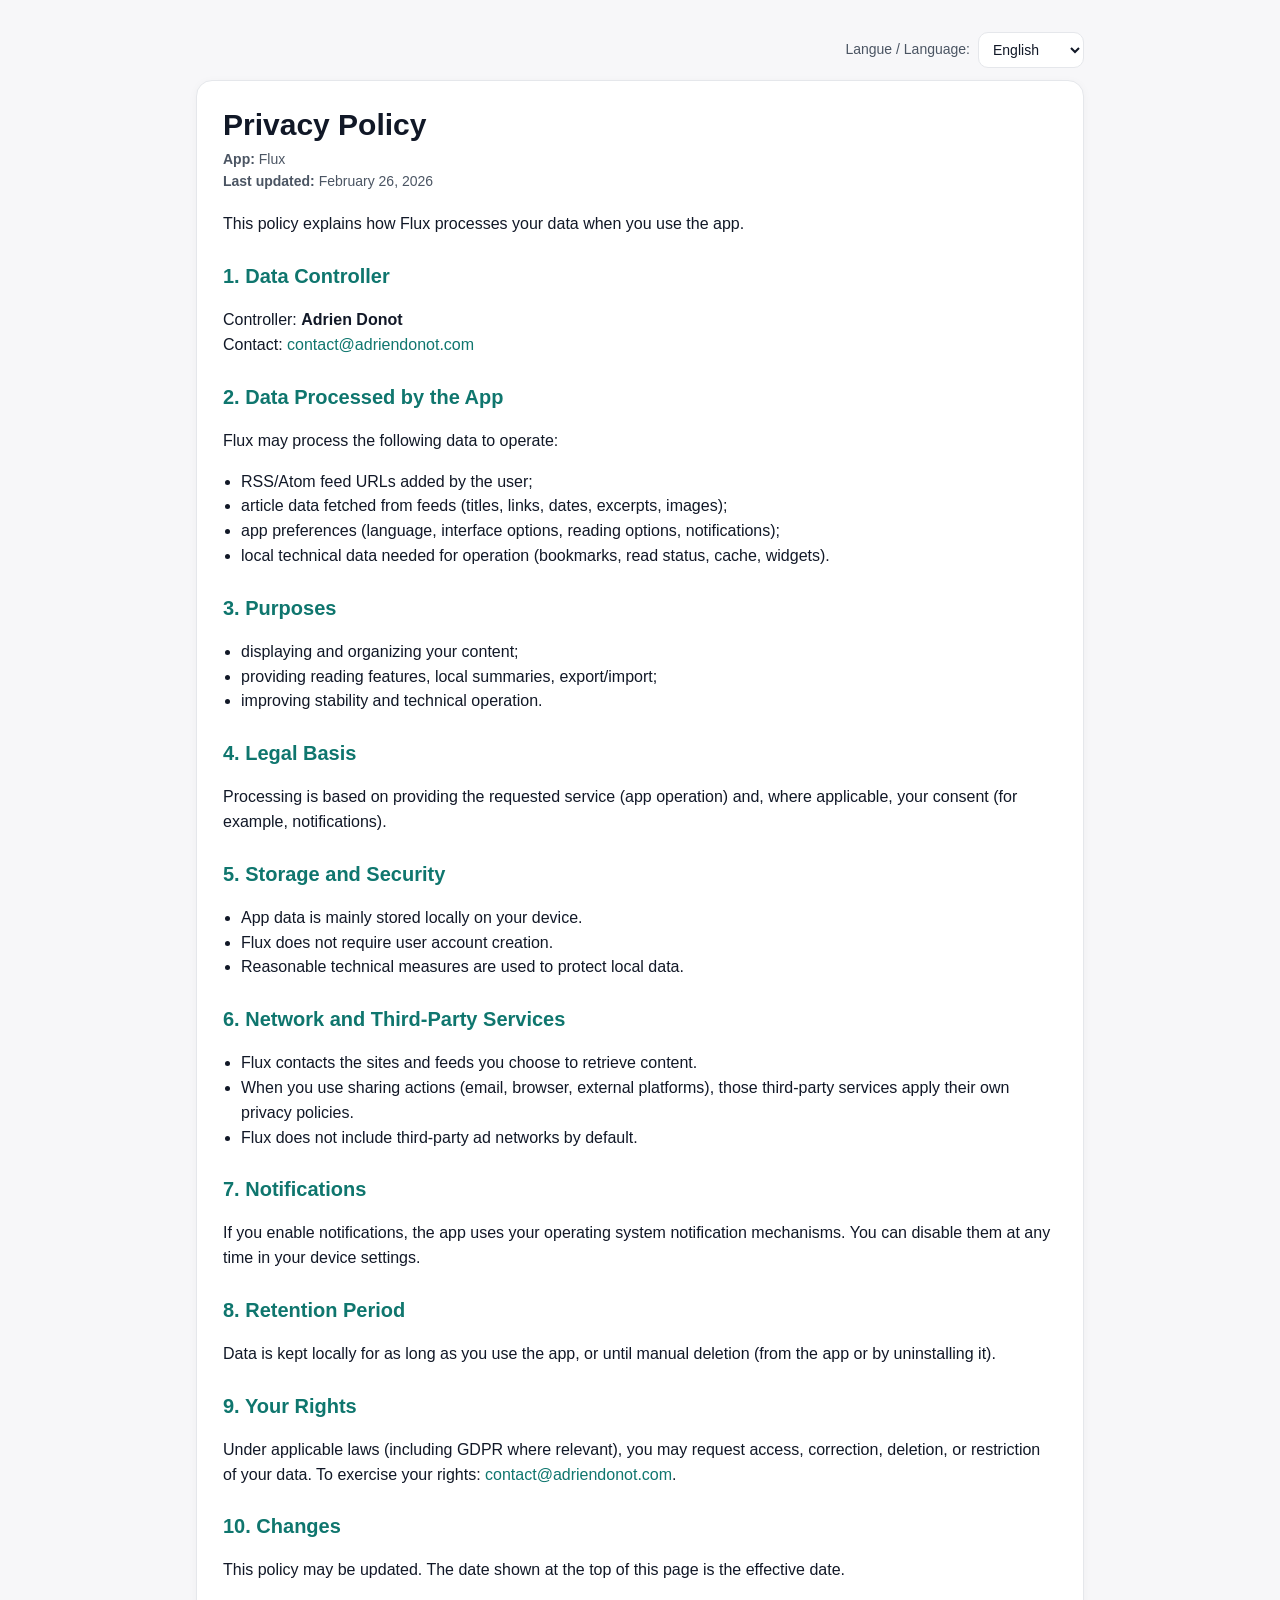
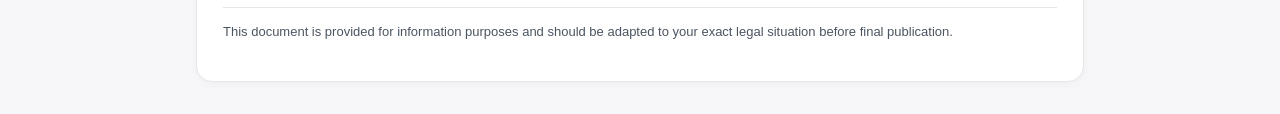
==== web/privacy-policy.html @ aa6857ce "Ajoute le dossier web (landing, support et privacy)" ====
<!doctype html>
<html lang="fr">
<head>
  <meta charset="utf-8" />
  <meta name="viewport" content="width=device-width, initial-scale=1" />
  <title>Flux - Privacy Policy</title>
  <meta name="description" content="Politique de confidentialité / Privacy Policy de Flux." />
  <style>
    :root {
      --bg: #f7f7f9;
      --card: #ffffff;
      --text: #111827;
      --muted: #4b5563;
      --line: #e5e7eb;
      --accent: #0f766e;
    }
    * { box-sizing: border-box; }
    body {
      margin: 0;
      background: var(--bg);
      color: var(--text);
      font-family: -apple-system, BlinkMacSystemFont, "Segoe UI", Roboto, Helvetica, Arial, sans-serif;
      line-height: 1.55;
    }
    .wrap {
      max-width: 920px;
      margin: 32px auto;
      padding: 0 16px;
    }
    .toolbar {
      display: flex;
      justify-content: flex-end;
      margin-bottom: 12px;
    }
    .lang-switch {
      display: inline-flex;
      align-items: center;
      gap: 8px;
      color: var(--muted);
      font-size: 14px;
    }
    select {
      border: 1px solid var(--line);
      border-radius: 10px;
      background: #fff;
      padding: 8px 10px;
      font-size: 14px;
      color: var(--text);
    }
    .card {
      background: var(--card);
      border: 1px solid var(--line);
      border-radius: 16px;
      padding: 26px;
      box-shadow: 0 2px 10px rgba(0,0,0,.04);
    }
    h1 {
      margin: 0 0 6px;
      font-size: 30px;
      line-height: 1.2;
    }
    h2 {
      margin-top: 24px;
      margin-bottom: 8px;
      font-size: 20px;
      color: var(--accent);
    }
    p, li { color: var(--text); }
    ul { padding-left: 18px; }
    .meta {
      color: var(--muted);
      margin: 0 0 20px;
      font-size: 14px;
    }
    .footer {
      margin-top: 24px;
      font-size: 13px;
      color: var(--muted);
      border-top: 1px solid var(--line);
      padding-top: 14px;
    }
    .policy { display: none; }
    .policy.active { display: block; }
    a { color: var(--accent); text-decoration: none; }
    a:hover { text-decoration: underline; }
  </style>
</head>
<body>
  <main class="wrap">
    <div class="toolbar">
      <label class="lang-switch" for="langSelect">
        <span>Langue / Language:</span>
        <select id="langSelect">
          <option value="fr">Français</option>
          <option value="en">English</option>
          <option value="es">Español</option>
          <option value="de">Deutsch</option>
          <option value="it">Italiano</option>
          <option value="pt">Português</option>
          <option value="ja">日本語</option>
          <option value="zh">中文</option>
          <option value="ko">한국어</option>
          <option value="ru">Русский</option>
        </select>
      </label>
    </div>

    <article class="card">
      <section class="policy" data-lang="fr">
        <h1>Politique de confidentialité</h1>
        <p class="meta"><strong>Application :</strong> Flux<br><strong>Dernière mise à jour :</strong> 26 février 2026</p>
        <p>Cette politique explique comment Flux traite vos données lorsque vous utilisez l’application.</p>

        <h2>1. Responsable du traitement</h2>
        <p>Responsable : <strong>Adrien Donot</strong><br>Contact : <a href="mailto:contact@adriendonot.com">contact@adriendonot.com</a></p>

        <h2>2. Données traitées par l’application</h2>
        <p>Flux peut traiter les données suivantes pour fonctionner :</p>
        <ul>
          <li>URL de flux RSS/Atom ajoutés par l’utilisateur ;</li>
          <li>données d’articles récupérées depuis les flux (titres, liens, dates, extraits, images) ;</li>
          <li>préférences de l’application (langue, options d’interface, lecture, notifications) ;</li>
          <li>données locales utiles au fonctionnement (favoris, états de lecture, cache, widgets).</li>
        </ul>

        <h2>3. Finalités</h2>
        <ul>
          <li>afficher et organiser vos contenus ;</li>
          <li>fournir les fonctions de lecture, résumé local, export/import ;</li>
          <li>améliorer la stabilité et le bon fonctionnement technique.</li>
        </ul>

        <h2>4. Base légale</h2>
        <p>Le traitement repose sur l’exécution du service demandé par l’utilisateur (fonctionnement de l’app) et, selon les cas, sur votre consentement (ex. notifications).</p>

        <h2>5. Stockage et sécurité</h2>
        <ul>
          <li>Les données de l’app sont principalement stockées localement sur votre appareil.</li>
          <li>Flux ne nécessite pas de création de compte utilisateur.</li>
          <li>Des mesures techniques raisonnables sont prises pour protéger les données locales.</li>
        </ul>

        <h2>6. Réseau et services tiers</h2>
        <ul>
          <li>Flux contacte les sites et flux que vous choisissez afin de récupérer les contenus.</li>
          <li>Quand vous utilisez des actions de partage (mail, navigateur, plateformes externes), les services tiers concernés appliquent leur propre politique de confidentialité.</li>
          <li>Flux n’intègre pas de régie publicitaire tierce par défaut.</li>
        </ul>

        <h2>7. Notifications</h2>
        <p>Si vous activez les notifications, l’app utilise les mécanismes de notification du système d’exploitation. Vous pouvez les désactiver à tout moment dans les réglages de votre appareil.</p>

        <h2>8. Durée de conservation</h2>
        <p>Les données sont conservées localement tant que vous utilisez l’application, ou jusqu’à suppression manuelle (par l’app ou par désinstallation).</p>

        <h2>9. Vos droits</h2>
        <p>Selon la réglementation applicable (notamment RGPD), vous pouvez demander l’accès, la rectification, l’effacement ou la limitation des données vous concernant. Pour exercer vos droits : <a href="mailto:contact@adriendonot.com">contact@adriendonot.com</a>.</p>

        <h2>10. Modifications</h2>
        <p>Cette politique peut être mise à jour. La date de dernière mise à jour affichée en haut de page fait foi.</p>

        <p class="footer">Ce document est fourni à titre informatif et doit être adapté à votre situation juridique exacte avant publication finale.</p>
      </section>

      <section class="policy" data-lang="en">
        <h1>Privacy Policy</h1>
        <p class="meta"><strong>App:</strong> Flux<br><strong>Last updated:</strong> February 26, 2026</p>
        <p>This policy explains how Flux processes your data when you use the app.</p>

        <h2>1. Data Controller</h2>
        <p>Controller: <strong>Adrien Donot</strong><br>Contact: <a href="mailto:contact@adriendonot.com">contact@adriendonot.com</a></p>

        <h2>2. Data Processed by the App</h2>
        <p>Flux may process the following data to operate:</p>
        <ul>
          <li>RSS/Atom feed URLs added by the user;</li>
          <li>article data fetched from feeds (titles, links, dates, excerpts, images);</li>
          <li>app preferences (language, interface options, reading options, notifications);</li>
          <li>local technical data needed for operation (bookmarks, read status, cache, widgets).</li>
        </ul>

        <h2>3. Purposes</h2>
        <ul>
          <li>displaying and organizing your content;</li>
          <li>providing reading features, local summaries, export/import;</li>
          <li>improving stability and technical operation.</li>
        </ul>

        <h2>4. Legal Basis</h2>
        <p>Processing is based on providing the requested service (app operation) and, where applicable, your consent (for example, notifications).</p>

        <h2>5. Storage and Security</h2>
        <ul>
          <li>App data is mainly stored locally on your device.</li>
          <li>Flux does not require user account creation.</li>
          <li>Reasonable technical measures are used to protect local data.</li>
        </ul>

        <h2>6. Network and Third-Party Services</h2>
        <ul>
          <li>Flux contacts the sites and feeds you choose to retrieve content.</li>
          <li>When you use sharing actions (email, browser, external platforms), those third-party services apply their own privacy policies.</li>
          <li>Flux does not include third-party ad networks by default.</li>
        </ul>

        <h2>7. Notifications</h2>
        <p>If you enable notifications, the app uses your operating system notification mechanisms. You can disable them at any time in your device settings.</p>

        <h2>8. Retention Period</h2>
        <p>Data is kept locally for as long as you use the app, or until manual deletion (from the app or by uninstalling it).</p>

        <h2>9. Your Rights</h2>
        <p>Under applicable laws (including GDPR where relevant), you may request access, correction, deletion, or restriction of your data. To exercise your rights: <a href="mailto:contact@adriendonot.com">contact@adriendonot.com</a>.</p>

        <h2>10. Changes</h2>
        <p>This policy may be updated. The date shown at the top of this page is the effective date.</p>

        <p class="footer">This document is provided for information purposes and should be adapted to your exact legal situation before final publication.</p>
      </section>

      <section class="policy" data-lang="es">
        <h1>Política de privacidad</h1>
        <p class="meta"><strong>Aplicación:</strong> Flux<br><strong>Última actualización:</strong> 26 de febrero de 2026</p>
        <p>Esta política explica cómo Flux trata tus datos cuando usas la aplicación.</p>

        <h2>1. Responsable del tratamiento</h2>
        <p>Responsable: <strong>Adrien Donot</strong><br>Contacto: <a href="mailto:contact@adriendonot.com">contact@adriendonot.com</a></p>

        <h2>2. Datos tratados por la aplicación</h2>
        <p>Flux puede tratar los siguientes datos para funcionar:</p>
        <ul>
          <li>URL de feeds RSS/Atom añadidos por el usuario;</li>
          <li>datos de artículos obtenidos de los feeds (títulos, enlaces, fechas, extractos, imágenes);</li>
          <li>preferencias de la app (idioma, opciones de interfaz, lectura, notificaciones);</li>
          <li>datos locales necesarios para el funcionamiento (favoritos, estado de lectura, caché, widgets).</li>
        </ul>

        <h2>3. Finalidades</h2>
        <ul>
          <li>mostrar y organizar tus contenidos;</li>
          <li>proporcionar funciones de lectura, resumen local y exportación/importación;</li>
          <li>mejorar la estabilidad y el funcionamiento técnico.</li>
        </ul>

        <h2>4. Base legal</h2>
        <p>El tratamiento se basa en la prestación del servicio solicitado (funcionamiento de la app) y, cuando corresponda, en tu consentimiento (por ejemplo, notificaciones).</p>

        <h2>5. Almacenamiento y seguridad</h2>
        <ul>
          <li>Los datos de la app se almacenan principalmente de forma local en tu dispositivo.</li>
          <li>Flux no requiere crear una cuenta de usuario.</li>
          <li>Se aplican medidas técnicas razonables para proteger los datos locales.</li>
        </ul>

        <h2>6. Red y servicios de terceros</h2>
        <ul>
          <li>Flux se conecta a los sitios y feeds que elijas para recuperar contenidos.</li>
          <li>Cuando usas acciones de compartir (correo, navegador, plataformas externas), esos servicios de terceros aplican sus propias políticas de privacidad.</li>
          <li>Flux no integra redes publicitarias de terceros por defecto.</li>
        </ul>

        <h2>7. Notificaciones</h2>
        <p>Si activas las notificaciones, la app usa los mecanismos de notificación del sistema operativo. Puedes desactivarlas en cualquier momento desde los ajustes de tu dispositivo.</p>

        <h2>8. Plazo de conservación</h2>
        <p>Los datos se conservan localmente mientras uses la app o hasta su eliminación manual (desde la app o al desinstalarla).</p>

        <h2>9. Tus derechos</h2>
        <p>Según la normativa aplicable (incluido el RGPD cuando corresponda), puedes solicitar acceso, rectificación, supresión o limitación de tus datos. Para ejercer tus derechos: <a href="mailto:contact@adriendonot.com">contact@adriendonot.com</a>.</p>

        <h2>10. Cambios</h2>
        <p>Esta política puede actualizarse. La fecha indicada al inicio de la página es la fecha de referencia.</p>

        <p class="footer">Este documento se proporciona con fines informativos y debe adaptarse a tu situación legal exacta antes de su publicación final.</p>
      </section>

      <section class="policy" data-lang="de">
        <h1>Datenschutzerklärung</h1>
        <p class="meta"><strong>App:</strong> Flux<br><strong>Letzte Aktualisierung:</strong> 26. Februar 2026</p>
        <p>Diese Richtlinie erklärt, wie Flux Ihre Daten verarbeitet, wenn Sie die App verwenden.</p>

        <h2>1. Verantwortlicher</h2>
        <p>Verantwortlicher: <strong>Adrien Donot</strong><br>Kontakt: <a href="mailto:contact@adriendonot.com">contact@adriendonot.com</a></p>

        <h2>2. Von der App verarbeitete Daten</h2>
        <p>Flux kann folgende Daten zur Bereitstellung der Funktionen verarbeiten:</p>
        <ul>
          <li>vom Nutzer hinzugefügte RSS/Atom-Feed-URLs;</li>
          <li>aus Feeds abgerufene Artikeldaten (Titel, Links, Datum, Auszüge, Bilder);</li>
          <li>App-Einstellungen (Sprache, Oberflächenoptionen, Leseoptionen, Benachrichtigungen);</li>
          <li>lokale technische Daten für den Betrieb (Favoriten, Lesestatus, Cache, Widgets).</li>
        </ul>

        <h2>3. Zwecke</h2>
        <ul>
          <li>Ihre Inhalte anzeigen und organisieren;</li>
          <li>Lese-Funktionen, lokale Zusammenfassungen sowie Export/Import bereitstellen;</li>
          <li>Stabilität und technischen Betrieb verbessern.</li>
        </ul>

        <h2>4. Rechtsgrundlage</h2>
        <p>Die Verarbeitung basiert auf der Erfüllung des angeforderten Dienstes (Betrieb der App) und gegebenenfalls auf Ihrer Einwilligung (z. B. Benachrichtigungen).</p>

        <h2>5. Speicherung und Sicherheit</h2>
        <ul>
          <li>App-Daten werden überwiegend lokal auf Ihrem Gerät gespeichert.</li>
          <li>Flux erfordert keine Erstellung eines Benutzerkontos.</li>
          <li>Es werden angemessene technische Maßnahmen zum Schutz lokaler Daten getroffen.</li>
        </ul>

        <h2>6. Netzwerk und Drittanbieter-Dienste</h2>
        <ul>
          <li>Flux verbindet sich mit den von Ihnen gewählten Websites und Feeds, um Inhalte abzurufen.</li>
          <li>Bei Freigabe-Aktionen (E-Mail, Browser, externe Plattformen) gelten die Datenschutzrichtlinien der jeweiligen Drittanbieter.</li>
          <li>Flux enthält standardmäßig keine Drittanbieter-Werbenetzwerke.</li>
        </ul>

        <h2>7. Benachrichtigungen</h2>
        <p>Wenn Sie Benachrichtigungen aktivieren, verwendet die App die Benachrichtigungsmechanismen des Betriebssystems. Sie können diese jederzeit in den Geräteeinstellungen deaktivieren.</p>

        <h2>8. Speicherdauer</h2>
        <p>Daten werden lokal gespeichert, solange Sie die App nutzen, oder bis zur manuellen Löschung (in der App oder durch Deinstallation).</p>

        <h2>9. Ihre Rechte</h2>
        <p>Nach geltendem Recht (einschließlich DSGVO, sofern anwendbar) können Sie Auskunft, Berichtigung, Löschung oder Einschränkung verlangen. Zur Ausübung Ihrer Rechte: <a href="mailto:contact@adriendonot.com">contact@adriendonot.com</a>.</p>

        <h2>10. Änderungen</h2>
        <p>Diese Richtlinie kann aktualisiert werden. Das oben angegebene Datum ist maßgeblich.</p>

        <p class="footer">Dieses Dokument dient nur zu Informationszwecken und sollte vor der endgültigen Veröffentlichung an Ihre konkrete rechtliche Situation angepasst werden.</p>
      </section>

      <section class="policy" data-lang="it">
        <h1>Informativa sulla privacy</h1>
        <p class="meta"><strong>App:</strong> Flux<br><strong>Ultimo aggiornamento:</strong> 26 febbraio 2026</p>
        <p>Questa informativa spiega come Flux tratta i tuoi dati quando usi l’applicazione.</p>

        <h2>1. Titolare del trattamento</h2>
        <p>Titolare: <strong>Adrien Donot</strong><br>Contatto: <a href="mailto:contact@adriendonot.com">contact@adriendonot.com</a></p>

        <h2>2. Dati trattati dall’app</h2>
        <p>Flux può trattare i seguenti dati per funzionare:</p>
        <ul>
          <li>URL di feed RSS/Atom aggiunti dall’utente;</li>
          <li>dati degli articoli recuperati dai feed (titoli, link, date, estratti, immagini);</li>
          <li>preferenze dell’app (lingua, opzioni interfaccia, lettura, notifiche);</li>
          <li>dati locali necessari al funzionamento (preferiti, stato di lettura, cache, widget).</li>
        </ul>

        <h2>3. Finalità</h2>
        <ul>
          <li>mostrare e organizzare i tuoi contenuti;</li>
          <li>fornire funzioni di lettura, riepilogo locale ed export/import;</li>
          <li>migliorare stabilità e funzionamento tecnico.</li>
        </ul>

        <h2>4. Base giuridica</h2>
        <p>Il trattamento si basa sull’esecuzione del servizio richiesto (funzionamento dell’app) e, quando applicabile, sul tuo consenso (ad esempio notifiche).</p>

        <h2>5. Conservazione e sicurezza</h2>
        <ul>
          <li>I dati dell’app sono conservati principalmente in locale sul tuo dispositivo.</li>
          <li>Flux non richiede la creazione di un account utente.</li>
          <li>Vengono adottate misure tecniche ragionevoli per proteggere i dati locali.</li>
        </ul>

        <h2>6. Rete e servizi di terze parti</h2>
        <ul>
          <li>Flux contatta i siti e i feed scelti da te per recuperare i contenuti.</li>
          <li>Quando usi azioni di condivisione (email, browser, piattaforme esterne), i servizi terzi applicano le proprie informative privacy.</li>
          <li>Flux non integra reti pubblicitarie di terze parti per impostazione predefinita.</li>
        </ul>

        <h2>7. Notifiche</h2>
        <p>Se abiliti le notifiche, l’app usa i meccanismi di notifica del sistema operativo. Puoi disattivarle in qualsiasi momento nelle impostazioni del dispositivo.</p>

        <h2>8. Periodo di conservazione</h2>
        <p>I dati sono conservati localmente finché utilizzi l’app o fino alla cancellazione manuale (dall’app o con disinstallazione).</p>

        <h2>9. I tuoi diritti</h2>
        <p>In base alla normativa applicabile (incluso il GDPR, se pertinente), puoi richiedere accesso, rettifica, cancellazione o limitazione dei dati. Per esercitare i tuoi diritti: <a href="mailto:contact@adriendonot.com">contact@adriendonot.com</a>.</p>

        <h2>10. Modifiche</h2>
        <p>Questa informativa può essere aggiornata. Fa fede la data indicata in alto nella pagina.</p>

        <p class="footer">Questo documento è fornito a scopo informativo e deve essere adattato alla tua situazione legale specifica prima della pubblicazione finale.</p>
      </section>

      <section class="policy" data-lang="pt">
        <h1>Política de privacidade</h1>
        <p class="meta"><strong>Aplicativo:</strong> Flux<br><strong>Última atualização:</strong> 26 de fevereiro de 2026</p>
        <p>Esta política explica como o Flux trata seus dados quando você usa o aplicativo.</p>

        <h2>1. Controlador dos dados</h2>
        <p>Responsável: <strong>Adrien Donot</strong><br>Contato: <a href="mailto:contact@adriendonot.com">contact@adriendonot.com</a></p>

        <h2>2. Dados tratados pelo aplicativo</h2>
        <p>O Flux pode tratar os seguintes dados para funcionar:</p>
        <ul>
          <li>URLs de feeds RSS/Atom adicionados pelo usuário;</li>
          <li>dados de artigos obtidos dos feeds (títulos, links, datas, trechos, imagens);</li>
          <li>preferências do app (idioma, opções de interface, leitura, notificações);</li>
          <li>dados locais necessários para o funcionamento (favoritos, estado de leitura, cache, widgets).</li>
        </ul>

        <h2>3. Finalidades</h2>
        <ul>
          <li>exibir e organizar seus conteúdos;</li>
          <li>fornecer funções de leitura, resumo local e exportação/importação;</li>
          <li>melhorar a estabilidade e o funcionamento técnico.</li>
        </ul>

        <h2>4. Base legal</h2>
        <p>O tratamento se baseia na execução do serviço solicitado (funcionamento do app) e, quando aplicável, no seu consentimento (por exemplo, notificações).</p>

        <h2>5. Armazenamento e segurança</h2>
        <ul>
          <li>Os dados do app são armazenados principalmente no próprio dispositivo.</li>
          <li>O Flux não exige criação de conta de usuário.</li>
          <li>Medidas técnicas razoáveis são adotadas para proteger os dados locais.</li>
        </ul>

        <h2>6. Rede e serviços de terceiros</h2>
        <ul>
          <li>O Flux acessa os sites e feeds escolhidos por você para recuperar conteúdo.</li>
          <li>Ao usar ações de compartilhamento (email, navegador, plataformas externas), esses serviços de terceiros aplicam suas próprias políticas de privacidade.</li>
          <li>O Flux não integra redes de publicidade de terceiros por padrão.</li>
        </ul>

        <h2>7. Notificações</h2>
        <p>Se você ativar notificações, o app usa os mecanismos de notificação do sistema operacional. Você pode desativá-las a qualquer momento nas configurações do dispositivo.</p>

        <h2>8. Período de retenção</h2>
        <p>Os dados são mantidos localmente enquanto você usa o app ou até exclusão manual (no app ou por desinstalação).</p>

        <h2>9. Seus direitos</h2>
        <p>De acordo com a legislação aplicável (incluindo o GDPR, quando aplicável), você pode solicitar acesso, correção, exclusão ou limitação dos dados. Para exercer seus direitos: <a href="mailto:contact@adriendonot.com">contact@adriendonot.com</a>.</p>

        <h2>10. Alterações</h2>
        <p>Esta política pode ser atualizada. A data no topo da página é a data de referência.</p>

        <p class="footer">Este documento é fornecido para fins informativos e deve ser adaptado à sua situação jurídica específica antes da publicação final.</p>
      </section>

      <section class="policy" data-lang="ja">
        <h1>プライバシーポリシー</h1>
        <p class="meta"><strong>アプリ:</strong> Flux<br><strong>最終更新日:</strong> 2026年2月26日</p>
        <p>本ポリシーは、Fluxの利用時にデータがどのように取り扱われるかを説明するものです。</p>

        <h2>1. データ管理者</h2>
        <p>管理者: <strong>Adrien Donot</strong><br>連絡先: <a href="mailto:contact@adriendonot.com">contact@adriendonot.com</a></p>

        <h2>2. アプリが取り扱うデータ</h2>
        <p>Fluxは、機能提供のために以下のデータを取り扱う場合があります。</p>
        <ul>
          <li>ユーザーが追加したRSS/AtomフィードURL</li>
          <li>フィードから取得した記事データ（タイトル、リンク、日付、抜粋、画像）</li>
          <li>アプリ設定（言語、UI設定、閲覧設定、通知設定）</li>
          <li>動作に必要なローカルデータ（お気に入り、既読状態、キャッシュ、ウィジェット）</li>
        </ul>

        <h2>3. 利用目的</h2>
        <ul>
          <li>コンテンツの表示と整理</li>
          <li>閲覧機能、ローカル要約、エクスポート/インポート機能の提供</li>
          <li>安定性および技術的な動作の改善</li>
        </ul>

        <h2>4. 法的根拠</h2>
        <p>処理は、ユーザーが要求したサービスの提供（アプリの動作）および必要に応じて同意（例: 通知）に基づきます。</p>

        <h2>5. 保存とセキュリティ</h2>
        <ul>
          <li>アプリデータは主に端末内にローカル保存されます。</li>
          <li>Fluxはユーザーアカウント作成を必須としません。</li>
          <li>ローカルデータ保護のため、合理的な技術的対策を実施します。</li>
        </ul>

        <h2>6. ネットワークと第三者サービス</h2>
        <ul>
          <li>Fluxは、ユーザーが選択したサイトやフィードに接続してコンテンツを取得します。</li>
          <li>共有機能（メール、ブラウザ、外部プラットフォーム）を利用する場合、各第三者サービスのプライバシーポリシーが適用されます。</li>
          <li>Fluxは標準で第三者広告ネットワークを組み込みません。</li>
        </ul>

        <h2>7. 通知</h2>
        <p>通知を有効にした場合、OSの通知機能を使用します。端末の設定でいつでも無効化できます。</p>

        <h2>8. 保存期間</h2>
        <p>データは、アプリ利用中はローカルに保存され、手動削除（アプリ内またはアンインストール）まで保持されます。</p>

        <h2>9. ユーザーの権利</h2>
        <p>適用法令（該当する場合はGDPRを含む）に基づき、アクセス、訂正、削除、処理制限を請求できます。権利行使先: <a href="mailto:contact@adriendonot.com">contact@adriendonot.com</a>。</p>

        <h2>10. 改定</h2>
        <p>本ポリシーは更新される場合があります。ページ上部の日付が有効日です。</p>

        <p class="footer">本書は参考情報として提供されるものであり、最終公開前に実際の法的状況へ適合させる必要があります。</p>
      </section>

      <section class="policy" data-lang="zh">
        <h1>隐私政策</h1>
        <p class="meta"><strong>应用：</strong>Flux<br><strong>最后更新：</strong>2026年2月26日</p>
        <p>本政策说明您使用 Flux 时，我们如何处理您的数据。</p>

        <h2>1. 数据控制者</h2>
        <p>控制者：<strong>Adrien Donot</strong><br>联系方式：<a href="mailto:contact@adriendonot.com">contact@adriendonot.com</a></p>

        <h2>2. 应用处理的数据</h2>
        <p>为提供服务，Flux 可能会处理以下数据：</p>
        <ul>
          <li>用户添加的 RSS/Atom 订阅链接；</li>
          <li>从订阅源获取的文章数据（标题、链接、日期、摘要、图片）；</li>
          <li>应用偏好设置（语言、界面选项、阅读选项、通知）；</li>
          <li>运行所需的本地数据（收藏、已读状态、缓存、小组件）。</li>
        </ul>

        <h2>3. 处理目的</h2>
        <ul>
          <li>展示并整理您的内容；</li>
          <li>提供阅读、本地摘要、导出/导入等功能；</li>
          <li>提升稳定性与技术运行质量。</li>
        </ul>

        <h2>4. 法律依据</h2>
        <p>处理依据为提供您请求的服务（应用运行），以及在适用情况下基于您的同意（例如通知）。</p>

        <h2>5. 存储与安全</h2>
        <ul>
          <li>应用数据主要存储在您的设备本地。</li>
          <li>Flux 不要求创建用户账户。</li>
          <li>我们采取合理的技术措施保护本地数据。</li>
        </ul>

        <h2>6. 网络与第三方服务</h2>
        <ul>
          <li>Flux 会访问您选择的网站和订阅源以获取内容。</li>
          <li>当您使用分享功能（邮件、浏览器、外部平台）时，相关第三方服务将适用其自身隐私政策。</li>
          <li>Flux 默认不集成第三方广告网络。</li>
        </ul>

        <h2>7. 通知</h2>
        <p>如果您启用通知，应用将使用操作系统通知机制。您可随时在设备设置中关闭。</p>

        <h2>8. 保存期限</h2>
        <p>数据会在您使用应用期间保存在本地，直到您手动删除（在应用内或卸载应用）。</p>

        <h2>9. 您的权利</h2>
        <p>根据适用法律（包括在适用情况下的 GDPR），您可请求访问、更正、删除或限制处理您的数据。联系：<a href="mailto:contact@adriendonot.com">contact@adriendonot.com</a>。</p>

        <h2>10. 政策变更</h2>
        <p>本政策可能更新。页面顶部显示的日期为生效参考日期。</p>

        <p class="footer">本文档仅供参考，正式发布前应根据您的实际法律情况进行调整。</p>
      </section>

      <section class="policy" data-lang="ko">
        <h1>개인정보 처리방침</h1>
        <p class="meta"><strong>앱:</strong> Flux<br><strong>최종 업데이트:</strong> 2026년 2월 26일</p>
        <p>본 방침은 Flux 사용 시 데이터가 어떻게 처리되는지 설명합니다.</p>

        <h2>1. 데이터 관리자</h2>
        <p>관리자: <strong>Adrien Donot</strong><br>연락처: <a href="mailto:contact@adriendonot.com">contact@adriendonot.com</a></p>

        <h2>2. 앱에서 처리하는 데이터</h2>
        <p>Flux는 서비스 제공을 위해 다음 데이터를 처리할 수 있습니다.</p>
        <ul>
          <li>사용자가 추가한 RSS/Atom 피드 URL</li>
          <li>피드에서 가져온 기사 데이터(제목, 링크, 날짜, 요약, 이미지)</li>
          <li>앱 설정(언어, 인터페이스 옵션, 읽기 옵션, 알림)</li>
          <li>동작에 필요한 로컬 데이터(즐겨찾기, 읽음 상태, 캐시, 위젯)</li>
        </ul>

        <h2>3. 처리 목적</h2>
        <ul>
          <li>콘텐츠 표시 및 정리</li>
          <li>읽기 기능, 로컬 요약, 내보내기/가져오기 기능 제공</li>
          <li>안정성 및 기술적 동작 개선</li>
        </ul>

        <h2>4. 법적 근거</h2>
        <p>처리는 사용자가 요청한 서비스 제공(앱 동작) 및 필요한 경우 사용자 동의(예: 알림)에 근거합니다.</p>

        <h2>5. 저장 및 보안</h2>
        <ul>
          <li>앱 데이터는 주로 사용자 기기에 로컬 저장됩니다.</li>
          <li>Flux는 사용자 계정 생성을 요구하지 않습니다.</li>
          <li>로컬 데이터 보호를 위해 합리적인 기술적 조치를 적용합니다.</li>
        </ul>

        <h2>6. 네트워크 및 제3자 서비스</h2>
        <ul>
          <li>Flux는 사용자가 선택한 사이트/피드에 접속해 콘텐츠를 가져옵니다.</li>
          <li>공유 기능(이메일, 브라우저, 외부 플랫폼) 사용 시 해당 제3자 서비스의 개인정보 처리방침이 적용됩니다.</li>
          <li>Flux는 기본적으로 제3자 광고 네트워크를 통합하지 않습니다.</li>
        </ul>

        <h2>7. 알림</h2>
        <p>알림을 활성화하면 운영체제 알림 기능을 사용합니다. 기기 설정에서 언제든지 비활성화할 수 있습니다.</p>

        <h2>8. 보관 기간</h2>
        <p>데이터는 앱 사용 기간 동안 로컬에 보관되며, 수동 삭제(앱 내 삭제 또는 앱 제거) 시 삭제됩니다.</p>

        <h2>9. 이용자 권리</h2>
        <p>적용 법령(해당 시 GDPR 포함)에 따라 열람, 정정, 삭제, 처리 제한을 요청할 수 있습니다. 문의: <a href="mailto:contact@adriendonot.com">contact@adriendonot.com</a>.</p>

        <h2>10. 변경</h2>
        <p>본 방침은 업데이트될 수 있습니다. 페이지 상단 날짜를 기준으로 합니다.</p>

        <p class="footer">본 문서는 정보 제공용이며, 최종 공개 전에 실제 법적 상황에 맞게 조정되어야 합니다.</p>
      </section>

      <section class="policy" data-lang="ru">
        <h1>Политика конфиденциальности</h1>
        <p class="meta"><strong>Приложение:</strong> Flux<br><strong>Последнее обновление:</strong> 26 февраля 2026 г.</p>
        <p>Эта политика объясняет, как Flux обрабатывает ваши данные при использовании приложения.</p>

        <h2>1. Оператор данных</h2>
        <p>Оператор: <strong>Adrien Donot</strong><br>Контакт: <a href="mailto:contact@adriendonot.com">contact@adriendonot.com</a></p>

        <h2>2. Какие данные обрабатываются</h2>
        <p>Для работы Flux может обрабатывать следующие данные:</p>
        <ul>
          <li>URL RSS/Atom-лент, добавленные пользователем;</li>
          <li>данные статей из лент (заголовки, ссылки, даты, фрагменты, изображения);</li>
          <li>настройки приложения (язык, параметры интерфейса, чтения, уведомлений);</li>
          <li>локальные технические данные (избранное, статус прочтения, кэш, виджеты).</li>
        </ul>

        <h2>3. Цели обработки</h2>
        <ul>
          <li>отображение и организация вашего контента;</li>
          <li>предоставление функций чтения, локального резюме, экспорта/импорта;</li>
          <li>улучшение стабильности и технической работы.</li>
        </ul>

        <h2>4. Правовое основание</h2>
        <p>Обработка основана на предоставлении запрошенной услуги (работа приложения), а также, при необходимости, на вашем согласии (например, уведомления).</p>

        <h2>5. Хранение и безопасность</h2>
        <ul>
          <li>Данные приложения в основном хранятся локально на вашем устройстве.</li>
          <li>Flux не требует создания учетной записи пользователя.</li>
          <li>Для защиты локальных данных применяются разумные технические меры.</li>
        </ul>

        <h2>6. Сеть и сторонние сервисы</h2>
        <ul>
          <li>Flux обращается к выбранным вами сайтам и лентам для получения контента.</li>
          <li>При использовании функций отправки/поделиться (почта, браузер, внешние платформы) действуют политики конфиденциальности соответствующих сторонних сервисов.</li>
          <li>По умолчанию Flux не использует сторонние рекламные сети.</li>
        </ul>

        <h2>7. Уведомления</h2>
        <p>Если вы включаете уведомления, приложение использует механизмы уведомлений операционной системы. Вы можете отключить их в настройках устройства.</p>

        <h2>8. Срок хранения</h2>
        <p>Данные хранятся локально, пока вы используете приложение, либо до ручного удаления (в приложении или при удалении приложения).</p>

        <h2>9. Ваши права</h2>
        <p>В соответствии с применимым законодательством (включая GDPR при применимости) вы можете запросить доступ, исправление, удаление или ограничение обработки данных. Для обращения: <a href="mailto:contact@adriendonot.com">contact@adriendonot.com</a>.</p>

        <h2>10. Изменения</h2>
        <p>Политика может обновляться. Актуальной считается дата, указанная вверху страницы.</p>

        <p class="footer">Этот документ носит информационный характер и должен быть адаптирован под вашу фактическую юридическую ситуацию до окончательной публикации.</p>
      </section>
    </article>
  </main>

  <script>
    (function () {
      var supported = ["fr", "en", "es", "de", "it", "pt", "ja", "zh", "ko", "ru"];
      var select = document.getElementById("langSelect");
      var sections = document.querySelectorAll(".policy");

      function normalize(lang) {
        if (!lang) return "fr";
        var lower = lang.toLowerCase();
        for (var i = 0; i < supported.length; i++) {
          var code = supported[i];
          if (lower === code || lower.indexOf(code + "-") === 0) return code;
        }
        return "fr";
      }

      function getLangFromURL() {
        var params = new URLSearchParams(window.location.search);
        return params.get("lang");
      }

      function showPolicy(lang) {
        for (var i = 0; i < sections.length; i++) {
          sections[i].classList.toggle("active", sections[i].getAttribute("data-lang") === lang);
        }
        select.value = lang;
        document.documentElement.lang = lang;

        var url = new URL(window.location.href);
        url.searchParams.set("lang", lang);
        window.history.replaceState({}, "", url.toString());
      }

      var initialLang = normalize(getLangFromURL() || navigator.language || "fr");
      showPolicy(initialLang);
      select.addEventListener("change", function () {
        showPolicy(normalize(select.value));
      });
    })();
  </script>
</body>
</html>
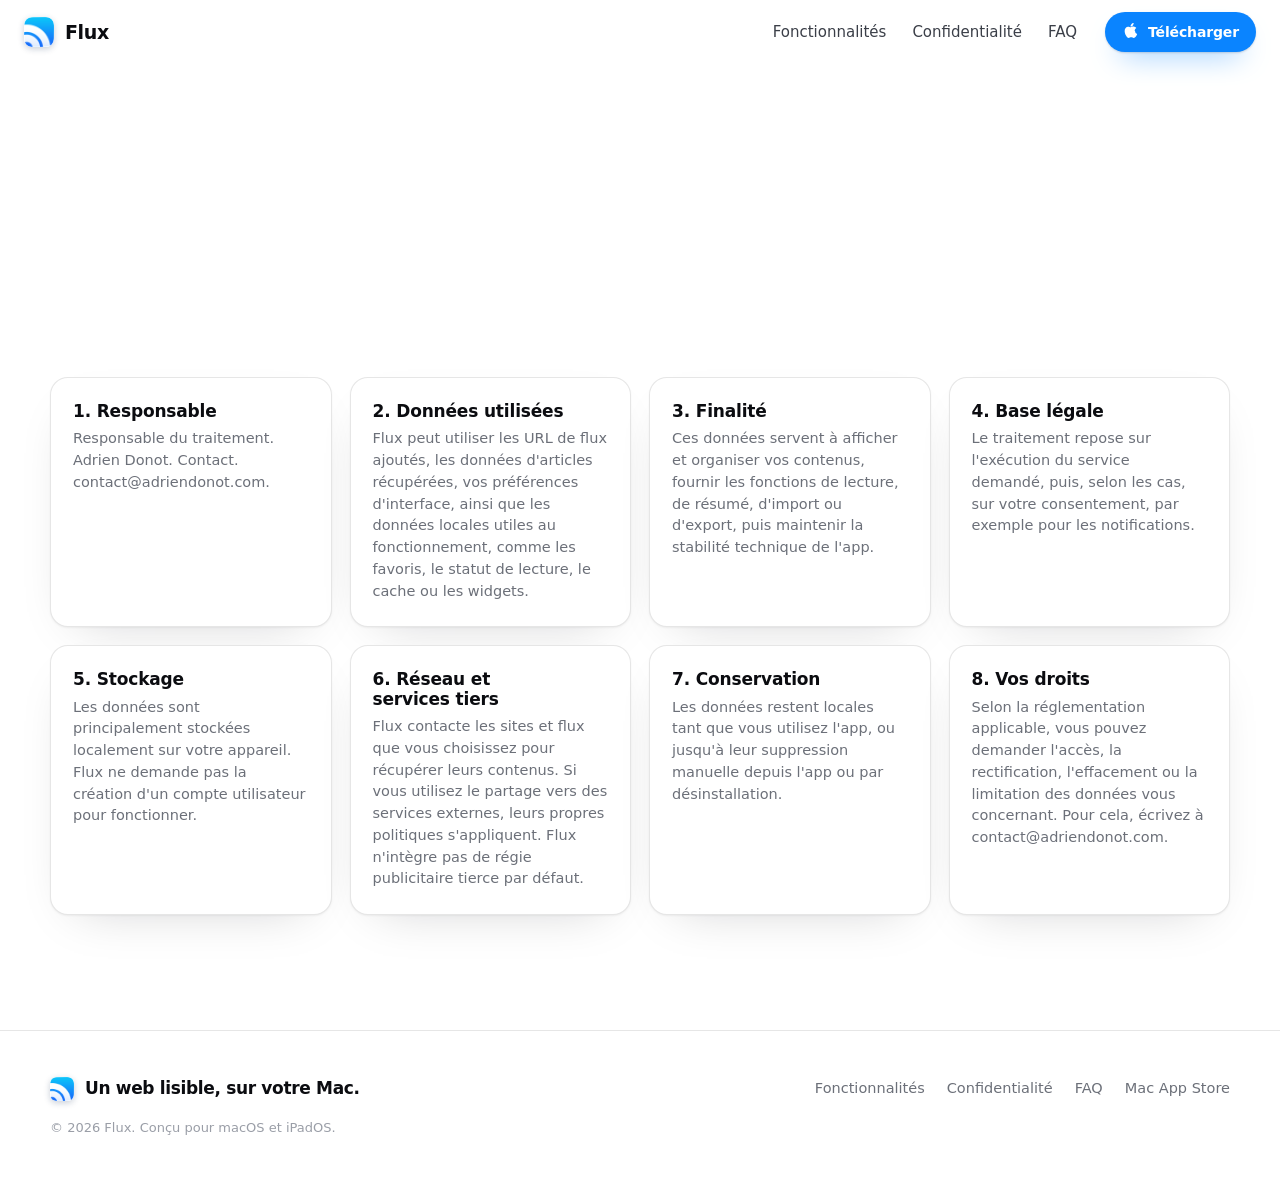
==== commit 1211d4d8: "Replace Flux landing page" ====
--- a/web/privacy-policy.html
+++ b/web/privacy-policy.html
@@ -3,710 +3,98 @@
 <head>
   <meta charset="utf-8" />
   <meta name="viewport" content="width=device-width, initial-scale=1" />
-  <title>Flux - Privacy Policy</title>
-  <meta name="description" content="Politique de confidentialité / Privacy Policy de Flux." />
-  <style>
-    :root {
-      --bg: #f7f7f9;
-      --card: #ffffff;
-      --text: #111827;
-      --muted: #4b5563;
-      --line: #e5e7eb;
-      --accent: #0f766e;
-    }
-    * { box-sizing: border-box; }
-    body {
-      margin: 0;
-      background: var(--bg);
-      color: var(--text);
-      font-family: -apple-system, BlinkMacSystemFont, "Segoe UI", Roboto, Helvetica, Arial, sans-serif;
-      line-height: 1.55;
-    }
-    .wrap {
-      max-width: 920px;
-      margin: 32px auto;
-      padding: 0 16px;
-    }
-    .toolbar {
-      display: flex;
-      justify-content: flex-end;
-      margin-bottom: 12px;
-    }
-    .lang-switch {
-      display: inline-flex;
-      align-items: center;
-      gap: 8px;
-      color: var(--muted);
-      font-size: 14px;
-    }
-    select {
-      border: 1px solid var(--line);
-      border-radius: 10px;
-      background: #fff;
-      padding: 8px 10px;
-      font-size: 14px;
-      color: var(--text);
-    }
-    .card {
-      background: var(--card);
-      border: 1px solid var(--line);
-      border-radius: 16px;
-      padding: 26px;
-      box-shadow: 0 2px 10px rgba(0,0,0,.04);
-    }
-    h1 {
-      margin: 0 0 6px;
-      font-size: 30px;
-      line-height: 1.2;
-    }
-    h2 {
-      margin-top: 24px;
-      margin-bottom: 8px;
-      font-size: 20px;
-      color: var(--accent);
-    }
-    p, li { color: var(--text); }
-    ul { padding-left: 18px; }
-    .meta {
-      color: var(--muted);
-      margin: 0 0 20px;
-      font-size: 14px;
-    }
-    .footer {
-      margin-top: 24px;
-      font-size: 13px;
-      color: var(--muted);
-      border-top: 1px solid var(--line);
-      padding-top: 14px;
-    }
-    .policy { display: none; }
-    .policy.active { display: block; }
-    a { color: var(--accent); text-decoration: none; }
-    a:hover { text-decoration: underline; }
-  </style>
+  <title>Flux, confidentialité</title>
+  <meta name="description" content="Politique de confidentialité de Flux." />
+  <meta name="theme-color" content="#ffffff" />
+  <link rel="canonical" href="https://pulssart.github.io/flux-mac/privacy-policy.html" />
+  <link rel="icon" type="image/png" href="assets/flux-icon.png" />
+  <link rel="apple-touch-icon" href="assets/flux-icon.png" />
+  <link rel="stylesheet" href="styles.css" />
 </head>
 <body>
-  <main class="wrap">
-    <div class="toolbar">
-      <label class="lang-switch" for="langSelect">
-        <span>Langue / Language:</span>
-        <select id="langSelect">
-          <option value="fr">Français</option>
-          <option value="en">English</option>
-          <option value="es">Español</option>
-          <option value="de">Deutsch</option>
-          <option value="it">Italiano</option>
-          <option value="pt">Português</option>
-          <option value="ja">日本語</option>
-          <option value="zh">中文</option>
-          <option value="ko">한국어</option>
-          <option value="ru">Русский</option>
-        </select>
-      </label>
+  <header class="topbar">
+    <div class="topbar-inner">
+      <a class="brand" href="index.html" aria-label="Flux">
+        <img src="assets/flux-icon.png" alt="" width="30" height="30" />
+        <span>Flux</span>
+      </a>
+      <nav class="topnav" aria-label="Navigation">
+        <a href="index.html#fonctionnalites">Fonctionnalités</a>
+        <a href="index.html#confidentialite">Confidentialité</a>
+        <a href="index.html#faq">FAQ</a>
+      </nav>
+      <a class="btn btn-primary btn-sm" href="https://apps.apple.com/fr/app/flux-smart-rss-reader/id6752223666" target="_blank" rel="noreferrer">
+        <svg class="apple" viewBox="0 0 384 512" fill="currentColor" aria-hidden="true"><path d="M318.7 268c-.2-36.7 16.4-64.4 50-84.8-18.8-26.9-47.2-41.7-84.7-44.6-35.5-2.8-74.3 20.7-88.5 20.7-15 0-49.4-19.7-76.4-19.7C63.3 141 16 184.4 16 273.5q0 39.4 14.4 81.2c12.8 36.7 59 126.7 107.2 125.2 25.2-.6 43-17.9 75.8-17.9 31.8 0 48.3 17.9 76.4 17.9 48.6-.7 90.4-82.5 102.6-119.3-65.2-30.7-61.7-90-61.7-91.6zm-56.6-164.2c27.3-32.4 24.8-61.9 24-72.5-24.1 1.4-52 16.4-67.9 34.9-17.5 19.8-27.8 44.3-25.6 71.9 26.1 2 49.9-11.4 69.5-34.3z"/></svg>
+        <span>Télécharger</span>
+      </a>
     </div>
+  </header>
 
-    <article class="card">
-      <section class="policy" data-lang="fr">
-        <h1>Politique de confidentialité</h1>
-        <p class="meta"><strong>Application :</strong> Flux<br><strong>Dernière mise à jour :</strong> 26 février 2026</p>
-        <p>Cette politique explique comment Flux traite vos données lorsque vous utilisez l’application.</p>
+  <main>
+    <section class="hero container" style="min-height:auto;padding-bottom:56px" data-reveal>
+      <div class="hero-variant v-centre">
+        <div class="hero-head" style="max-width:860px">
+          <span class="hero-eyebrow-pill"><i class="dot"></i><span>Confidentialité</span></span>
+          <h1>Flux traite ce qui est nécessaire pour faire tourner l'app.</h1>
+          <p class="lead">La plupart des données restent locales sur votre appareil. Cette page résume ce que Flux utilise, pourquoi, et combien de temps.</p>
+          <div class="hero-note"><span>Dernière mise à jour. 26 février 2026.</span></div>
+        </div>
+      </div>
+    </section>
 
-        <h2>1. Responsable du traitement</h2>
-        <p>Responsable : <strong>Adrien Donot</strong><br>Contact : <a href="mailto:contact@adriendonot.com">contact@adriendonot.com</a></p>
-
-        <h2>2. Données traitées par l’application</h2>
-        <p>Flux peut traiter les données suivantes pour fonctionner :</p>
-        <ul>
-          <li>URL de flux RSS/Atom ajoutés par l’utilisateur ;</li>
-          <li>données d’articles récupérées depuis les flux (titres, liens, dates, extraits, images) ;</li>
-          <li>préférences de l’application (langue, options d’interface, lecture, notifications) ;</li>
-          <li>données locales utiles au fonctionnement (favoris, états de lecture, cache, widgets).</li>
-        </ul>
-
-        <h2>3. Finalités</h2>
-        <ul>
-          <li>afficher et organiser vos contenus ;</li>
-          <li>fournir les fonctions de lecture, résumé local, export/import ;</li>
-          <li>améliorer la stabilité et le bon fonctionnement technique.</li>
-        </ul>
-
-        <h2>4. Base légale</h2>
-        <p>Le traitement repose sur l’exécution du service demandé par l’utilisateur (fonctionnement de l’app) et, selon les cas, sur votre consentement (ex. notifications).</p>
-
-        <h2>5. Stockage et sécurité</h2>
-        <ul>
-          <li>Les données de l’app sont principalement stockées localement sur votre appareil.</li>
-          <li>Flux ne nécessite pas de création de compte utilisateur.</li>
-          <li>Des mesures techniques raisonnables sont prises pour protéger les données locales.</li>
-        </ul>
-
-        <h2>6. Réseau et services tiers</h2>
-        <ul>
-          <li>Flux contacte les sites et flux que vous choisissez afin de récupérer les contenus.</li>
-          <li>Quand vous utilisez des actions de partage (mail, navigateur, plateformes externes), les services tiers concernés appliquent leur propre politique de confidentialité.</li>
-          <li>Flux n’intègre pas de régie publicitaire tierce par défaut.</li>
-        </ul>
-
-        <h2>7. Notifications</h2>
-        <p>Si vous activez les notifications, l’app utilise les mécanismes de notification du système d’exploitation. Vous pouvez les désactiver à tout moment dans les réglages de votre appareil.</p>
-
-        <h2>8. Durée de conservation</h2>
-        <p>Les données sont conservées localement tant que vous utilisez l’application, ou jusqu’à suppression manuelle (par l’app ou par désinstallation).</p>
-
-        <h2>9. Vos droits</h2>
-        <p>Selon la réglementation applicable (notamment RGPD), vous pouvez demander l’accès, la rectification, l’effacement ou la limitation des données vous concernant. Pour exercer vos droits : <a href="mailto:contact@adriendonot.com">contact@adriendonot.com</a>.</p>
-
-        <h2>10. Modifications</h2>
-        <p>Cette politique peut être mise à jour. La date de dernière mise à jour affichée en haut de page fait foi.</p>
-
-        <p class="footer">Ce document est fourni à titre informatif et doit être adapté à votre situation juridique exacte avant publication finale.</p>
-      </section>
-
-      <section class="policy" data-lang="en">
-        <h1>Privacy Policy</h1>
-        <p class="meta"><strong>App:</strong> Flux<br><strong>Last updated:</strong> February 26, 2026</p>
-        <p>This policy explains how Flux processes your data when you use the app.</p>
-
-        <h2>1. Data Controller</h2>
-        <p>Controller: <strong>Adrien Donot</strong><br>Contact: <a href="mailto:contact@adriendonot.com">contact@adriendonot.com</a></p>
-
-        <h2>2. Data Processed by the App</h2>
-        <p>Flux may process the following data to operate:</p>
-        <ul>
-          <li>RSS/Atom feed URLs added by the user;</li>
-          <li>article data fetched from feeds (titles, links, dates, excerpts, images);</li>
-          <li>app preferences (language, interface options, reading options, notifications);</li>
-          <li>local technical data needed for operation (bookmarks, read status, cache, widgets).</li>
-        </ul>
-
-        <h2>3. Purposes</h2>
-        <ul>
-          <li>displaying and organizing your content;</li>
-          <li>providing reading features, local summaries, export/import;</li>
-          <li>improving stability and technical operation.</li>
-        </ul>
-
-        <h2>4. Legal Basis</h2>
-        <p>Processing is based on providing the requested service (app operation) and, where applicable, your consent (for example, notifications).</p>
-
-        <h2>5. Storage and Security</h2>
-        <ul>
-          <li>App data is mainly stored locally on your device.</li>
-          <li>Flux does not require user account creation.</li>
-          <li>Reasonable technical measures are used to protect local data.</li>
-        </ul>
-
-        <h2>6. Network and Third-Party Services</h2>
-        <ul>
-          <li>Flux contacts the sites and feeds you choose to retrieve content.</li>
-          <li>When you use sharing actions (email, browser, external platforms), those third-party services apply their own privacy policies.</li>
-          <li>Flux does not include third-party ad networks by default.</li>
-        </ul>
-
-        <h2>7. Notifications</h2>
-        <p>If you enable notifications, the app uses your operating system notification mechanisms. You can disable them at any time in your device settings.</p>
-
-        <h2>8. Retention Period</h2>
-        <p>Data is kept locally for as long as you use the app, or until manual deletion (from the app or by uninstalling it).</p>
-
-        <h2>9. Your Rights</h2>
-        <p>Under applicable laws (including GDPR where relevant), you may request access, correction, deletion, or restriction of your data. To exercise your rights: <a href="mailto:contact@adriendonot.com">contact@adriendonot.com</a>.</p>
-
-        <h2>10. Changes</h2>
-        <p>This policy may be updated. The date shown at the top of this page is the effective date.</p>
-
-        <p class="footer">This document is provided for information purposes and should be adapted to your exact legal situation before final publication.</p>
-      </section>
-
-      <section class="policy" data-lang="es">
-        <h1>Política de privacidad</h1>
-        <p class="meta"><strong>Aplicación:</strong> Flux<br><strong>Última actualización:</strong> 26 de febrero de 2026</p>
-        <p>Esta política explica cómo Flux trata tus datos cuando usas la aplicación.</p>
-
-        <h2>1. Responsable del tratamiento</h2>
-        <p>Responsable: <strong>Adrien Donot</strong><br>Contacto: <a href="mailto:contact@adriendonot.com">contact@adriendonot.com</a></p>
-
-        <h2>2. Datos tratados por la aplicación</h2>
-        <p>Flux puede tratar los siguientes datos para funcionar:</p>
-        <ul>
-          <li>URL de feeds RSS/Atom añadidos por el usuario;</li>
-          <li>datos de artículos obtenidos de los feeds (títulos, enlaces, fechas, extractos, imágenes);</li>
-          <li>preferencias de la app (idioma, opciones de interfaz, lectura, notificaciones);</li>
-          <li>datos locales necesarios para el funcionamiento (favoritos, estado de lectura, caché, widgets).</li>
-        </ul>
-
-        <h2>3. Finalidades</h2>
-        <ul>
-          <li>mostrar y organizar tus contenidos;</li>
-          <li>proporcionar funciones de lectura, resumen local y exportación/importación;</li>
-          <li>mejorar la estabilidad y el funcionamiento técnico.</li>
-        </ul>
-
-        <h2>4. Base legal</h2>
-        <p>El tratamiento se basa en la prestación del servicio solicitado (funcionamiento de la app) y, cuando corresponda, en tu consentimiento (por ejemplo, notificaciones).</p>
-
-        <h2>5. Almacenamiento y seguridad</h2>
-        <ul>
-          <li>Los datos de la app se almacenan principalmente de forma local en tu dispositivo.</li>
-          <li>Flux no requiere crear una cuenta de usuario.</li>
-          <li>Se aplican medidas técnicas razonables para proteger los datos locales.</li>
-        </ul>
-
-        <h2>6. Red y servicios de terceros</h2>
-        <ul>
-          <li>Flux se conecta a los sitios y feeds que elijas para recuperar contenidos.</li>
-          <li>Cuando usas acciones de compartir (correo, navegador, plataformas externas), esos servicios de terceros aplican sus propias políticas de privacidad.</li>
-          <li>Flux no integra redes publicitarias de terceros por defecto.</li>
-        </ul>
-
-        <h2>7. Notificaciones</h2>
-        <p>Si activas las notificaciones, la app usa los mecanismos de notificación del sistema operativo. Puedes desactivarlas en cualquier momento desde los ajustes de tu dispositivo.</p>
-
-        <h2>8. Plazo de conservación</h2>
-        <p>Los datos se conservan localmente mientras uses la app o hasta su eliminación manual (desde la app o al desinstalarla).</p>
-
-        <h2>9. Tus derechos</h2>
-        <p>Según la normativa aplicable (incluido el RGPD cuando corresponda), puedes solicitar acceso, rectificación, supresión o limitación de tus datos. Para ejercer tus derechos: <a href="mailto:contact@adriendonot.com">contact@adriendonot.com</a>.</p>
-
-        <h2>10. Cambios</h2>
-        <p>Esta política puede actualizarse. La fecha indicada al inicio de la página es la fecha de referencia.</p>
-
-        <p class="footer">Este documento se proporciona con fines informativos y debe adaptarse a tu situación legal exacta antes de su publicación final.</p>
-      </section>
-
-      <section class="policy" data-lang="de">
-        <h1>Datenschutzerklärung</h1>
-        <p class="meta"><strong>App:</strong> Flux<br><strong>Letzte Aktualisierung:</strong> 26. Februar 2026</p>
-        <p>Diese Richtlinie erklärt, wie Flux Ihre Daten verarbeitet, wenn Sie die App verwenden.</p>
-
-        <h2>1. Verantwortlicher</h2>
-        <p>Verantwortlicher: <strong>Adrien Donot</strong><br>Kontakt: <a href="mailto:contact@adriendonot.com">contact@adriendonot.com</a></p>
-
-        <h2>2. Von der App verarbeitete Daten</h2>
-        <p>Flux kann folgende Daten zur Bereitstellung der Funktionen verarbeiten:</p>
-        <ul>
-          <li>vom Nutzer hinzugefügte RSS/Atom-Feed-URLs;</li>
-          <li>aus Feeds abgerufene Artikeldaten (Titel, Links, Datum, Auszüge, Bilder);</li>
-          <li>App-Einstellungen (Sprache, Oberflächenoptionen, Leseoptionen, Benachrichtigungen);</li>
-          <li>lokale technische Daten für den Betrieb (Favoriten, Lesestatus, Cache, Widgets).</li>
-        </ul>
-
-        <h2>3. Zwecke</h2>
-        <ul>
-          <li>Ihre Inhalte anzeigen und organisieren;</li>
-          <li>Lese-Funktionen, lokale Zusammenfassungen sowie Export/Import bereitstellen;</li>
-          <li>Stabilität und technischen Betrieb verbessern.</li>
-        </ul>
-
-        <h2>4. Rechtsgrundlage</h2>
-        <p>Die Verarbeitung basiert auf der Erfüllung des angeforderten Dienstes (Betrieb der App) und gegebenenfalls auf Ihrer Einwilligung (z. B. Benachrichtigungen).</p>
-
-        <h2>5. Speicherung und Sicherheit</h2>
-        <ul>
-          <li>App-Daten werden überwiegend lokal auf Ihrem Gerät gespeichert.</li>
-          <li>Flux erfordert keine Erstellung eines Benutzerkontos.</li>
-          <li>Es werden angemessene technische Maßnahmen zum Schutz lokaler Daten getroffen.</li>
-        </ul>
-
-        <h2>6. Netzwerk und Drittanbieter-Dienste</h2>
-        <ul>
-          <li>Flux verbindet sich mit den von Ihnen gewählten Websites und Feeds, um Inhalte abzurufen.</li>
-          <li>Bei Freigabe-Aktionen (E-Mail, Browser, externe Plattformen) gelten die Datenschutzrichtlinien der jeweiligen Drittanbieter.</li>
-          <li>Flux enthält standardmäßig keine Drittanbieter-Werbenetzwerke.</li>
-        </ul>
-
-        <h2>7. Benachrichtigungen</h2>
-        <p>Wenn Sie Benachrichtigungen aktivieren, verwendet die App die Benachrichtigungsmechanismen des Betriebssystems. Sie können diese jederzeit in den Geräteeinstellungen deaktivieren.</p>
-
-        <h2>8. Speicherdauer</h2>
-        <p>Daten werden lokal gespeichert, solange Sie die App nutzen, oder bis zur manuellen Löschung (in der App oder durch Deinstallation).</p>
-
-        <h2>9. Ihre Rechte</h2>
-        <p>Nach geltendem Recht (einschließlich DSGVO, sofern anwendbar) können Sie Auskunft, Berichtigung, Löschung oder Einschränkung verlangen. Zur Ausübung Ihrer Rechte: <a href="mailto:contact@adriendonot.com">contact@adriendonot.com</a>.</p>
-
-        <h2>10. Änderungen</h2>
-        <p>Diese Richtlinie kann aktualisiert werden. Das oben angegebene Datum ist maßgeblich.</p>
-
-        <p class="footer">Dieses Dokument dient nur zu Informationszwecken und sollte vor der endgültigen Veröffentlichung an Ihre konkrete rechtliche Situation angepasst werden.</p>
-      </section>
-
-      <section class="policy" data-lang="it">
-        <h1>Informativa sulla privacy</h1>
-        <p class="meta"><strong>App:</strong> Flux<br><strong>Ultimo aggiornamento:</strong> 26 febbraio 2026</p>
-        <p>Questa informativa spiega come Flux tratta i tuoi dati quando usi l’applicazione.</p>
-
-        <h2>1. Titolare del trattamento</h2>
-        <p>Titolare: <strong>Adrien Donot</strong><br>Contatto: <a href="mailto:contact@adriendonot.com">contact@adriendonot.com</a></p>
-
-        <h2>2. Dati trattati dall’app</h2>
-        <p>Flux può trattare i seguenti dati per funzionare:</p>
-        <ul>
-          <li>URL di feed RSS/Atom aggiunti dall’utente;</li>
-          <li>dati degli articoli recuperati dai feed (titoli, link, date, estratti, immagini);</li>
-          <li>preferenze dell’app (lingua, opzioni interfaccia, lettura, notifiche);</li>
-          <li>dati locali necessari al funzionamento (preferiti, stato di lettura, cache, widget).</li>
-        </ul>
-
-        <h2>3. Finalità</h2>
-        <ul>
-          <li>mostrare e organizzare i tuoi contenuti;</li>
-          <li>fornire funzioni di lettura, riepilogo locale ed export/import;</li>
-          <li>migliorare stabilità e funzionamento tecnico.</li>
-        </ul>
-
-        <h2>4. Base giuridica</h2>
-        <p>Il trattamento si basa sull’esecuzione del servizio richiesto (funzionamento dell’app) e, quando applicabile, sul tuo consenso (ad esempio notifiche).</p>
-
-        <h2>5. Conservazione e sicurezza</h2>
-        <ul>
-          <li>I dati dell’app sono conservati principalmente in locale sul tuo dispositivo.</li>
-          <li>Flux non richiede la creazione di un account utente.</li>
-          <li>Vengono adottate misure tecniche ragionevoli per proteggere i dati locali.</li>
-        </ul>
-
-        <h2>6. Rete e servizi di terze parti</h2>
-        <ul>
-          <li>Flux contatta i siti e i feed scelti da te per recuperare i contenuti.</li>
-          <li>Quando usi azioni di condivisione (email, browser, piattaforme esterne), i servizi terzi applicano le proprie informative privacy.</li>
-          <li>Flux non integra reti pubblicitarie di terze parti per impostazione predefinita.</li>
-        </ul>
-
-        <h2>7. Notifiche</h2>
-        <p>Se abiliti le notifiche, l’app usa i meccanismi di notifica del sistema operativo. Puoi disattivarle in qualsiasi momento nelle impostazioni del dispositivo.</p>
-
-        <h2>8. Periodo di conservazione</h2>
-        <p>I dati sono conservati localmente finché utilizzi l’app o fino alla cancellazione manuale (dall’app o con disinstallazione).</p>
-
-        <h2>9. I tuoi diritti</h2>
-        <p>In base alla normativa applicabile (incluso il GDPR, se pertinente), puoi richiedere accesso, rettifica, cancellazione o limitazione dei dati. Per esercitare i tuoi diritti: <a href="mailto:contact@adriendonot.com">contact@adriendonot.com</a>.</p>
-
-        <h2>10. Modifiche</h2>
-        <p>Questa informativa può essere aggiornata. Fa fede la data indicata in alto nella pagina.</p>
-
-        <p class="footer">Questo documento è fornito a scopo informativo e deve essere adattato alla tua situazione legale specifica prima della pubblicazione finale.</p>
-      </section>
-
-      <section class="policy" data-lang="pt">
-        <h1>Política de privacidade</h1>
-        <p class="meta"><strong>Aplicativo:</strong> Flux<br><strong>Última atualização:</strong> 26 de fevereiro de 2026</p>
-        <p>Esta política explica como o Flux trata seus dados quando você usa o aplicativo.</p>
-
-        <h2>1. Controlador dos dados</h2>
-        <p>Responsável: <strong>Adrien Donot</strong><br>Contato: <a href="mailto:contact@adriendonot.com">contact@adriendonot.com</a></p>
-
-        <h2>2. Dados tratados pelo aplicativo</h2>
-        <p>O Flux pode tratar os seguintes dados para funcionar:</p>
-        <ul>
-          <li>URLs de feeds RSS/Atom adicionados pelo usuário;</li>
-          <li>dados de artigos obtidos dos feeds (títulos, links, datas, trechos, imagens);</li>
-          <li>preferências do app (idioma, opções de interface, leitura, notificações);</li>
-          <li>dados locais necessários para o funcionamento (favoritos, estado de leitura, cache, widgets).</li>
-        </ul>
-
-        <h2>3. Finalidades</h2>
-        <ul>
-          <li>exibir e organizar seus conteúdos;</li>
-          <li>fornecer funções de leitura, resumo local e exportação/importação;</li>
-          <li>melhorar a estabilidade e o funcionamento técnico.</li>
-        </ul>
-
-        <h2>4. Base legal</h2>
-        <p>O tratamento se baseia na execução do serviço solicitado (funcionamento do app) e, quando aplicável, no seu consentimento (por exemplo, notificações).</p>
-
-        <h2>5. Armazenamento e segurança</h2>
-        <ul>
-          <li>Os dados do app são armazenados principalmente no próprio dispositivo.</li>
-          <li>O Flux não exige criação de conta de usuário.</li>
-          <li>Medidas técnicas razoáveis são adotadas para proteger os dados locais.</li>
-        </ul>
-
-        <h2>6. Rede e serviços de terceiros</h2>
-        <ul>
-          <li>O Flux acessa os sites e feeds escolhidos por você para recuperar conteúdo.</li>
-          <li>Ao usar ações de compartilhamento (email, navegador, plataformas externas), esses serviços de terceiros aplicam suas próprias políticas de privacidade.</li>
-          <li>O Flux não integra redes de publicidade de terceiros por padrão.</li>
-        </ul>
-
-        <h2>7. Notificações</h2>
-        <p>Se você ativar notificações, o app usa os mecanismos de notificação do sistema operacional. Você pode desativá-las a qualquer momento nas configurações do dispositivo.</p>
-
-        <h2>8. Período de retenção</h2>
-        <p>Os dados são mantidos localmente enquanto você usa o app ou até exclusão manual (no app ou por desinstalação).</p>
-
-        <h2>9. Seus direitos</h2>
-        <p>De acordo com a legislação aplicável (incluindo o GDPR, quando aplicável), você pode solicitar acesso, correção, exclusão ou limitação dos dados. Para exercer seus direitos: <a href="mailto:contact@adriendonot.com">contact@adriendonot.com</a>.</p>
-
-        <h2>10. Alterações</h2>
-        <p>Esta política pode ser atualizada. A data no topo da página é a data de referência.</p>
-
-        <p class="footer">Este documento é fornecido para fins informativos e deve ser adaptado à sua situação jurídica específica antes da publicação final.</p>
-      </section>
-
-      <section class="policy" data-lang="ja">
-        <h1>プライバシーポリシー</h1>
-        <p class="meta"><strong>アプリ:</strong> Flux<br><strong>最終更新日:</strong> 2026年2月26日</p>
-        <p>本ポリシーは、Fluxの利用時にデータがどのように取り扱われるかを説明するものです。</p>
-
-        <h2>1. データ管理者</h2>
-        <p>管理者: <strong>Adrien Donot</strong><br>連絡先: <a href="mailto:contact@adriendonot.com">contact@adriendonot.com</a></p>
-
-        <h2>2. アプリが取り扱うデータ</h2>
-        <p>Fluxは、機能提供のために以下のデータを取り扱う場合があります。</p>
-        <ul>
-          <li>ユーザーが追加したRSS/AtomフィードURL</li>
-          <li>フィードから取得した記事データ（タイトル、リンク、日付、抜粋、画像）</li>
-          <li>アプリ設定（言語、UI設定、閲覧設定、通知設定）</li>
-          <li>動作に必要なローカルデータ（お気に入り、既読状態、キャッシュ、ウィジェット）</li>
-        </ul>
-
-        <h2>3. 利用目的</h2>
-        <ul>
-          <li>コンテンツの表示と整理</li>
-          <li>閲覧機能、ローカル要約、エクスポート/インポート機能の提供</li>
-          <li>安定性および技術的な動作の改善</li>
-        </ul>
-
-        <h2>4. 法的根拠</h2>
-        <p>処理は、ユーザーが要求したサービスの提供（アプリの動作）および必要に応じて同意（例: 通知）に基づきます。</p>
-
-        <h2>5. 保存とセキュリティ</h2>
-        <ul>
-          <li>アプリデータは主に端末内にローカル保存されます。</li>
-          <li>Fluxはユーザーアカウント作成を必須としません。</li>
-          <li>ローカルデータ保護のため、合理的な技術的対策を実施します。</li>
-        </ul>
-
-        <h2>6. ネットワークと第三者サービス</h2>
-        <ul>
-          <li>Fluxは、ユーザーが選択したサイトやフィードに接続してコンテンツを取得します。</li>
-          <li>共有機能（メール、ブラウザ、外部プラットフォーム）を利用する場合、各第三者サービスのプライバシーポリシーが適用されます。</li>
-          <li>Fluxは標準で第三者広告ネットワークを組み込みません。</li>
-        </ul>
-
-        <h2>7. 通知</h2>
-        <p>通知を有効にした場合、OSの通知機能を使用します。端末の設定でいつでも無効化できます。</p>
-
-        <h2>8. 保存期間</h2>
-        <p>データは、アプリ利用中はローカルに保存され、手動削除（アプリ内またはアンインストール）まで保持されます。</p>
-
-        <h2>9. ユーザーの権利</h2>
-        <p>適用法令（該当する場合はGDPRを含む）に基づき、アクセス、訂正、削除、処理制限を請求できます。権利行使先: <a href="mailto:contact@adriendonot.com">contact@adriendonot.com</a>。</p>
-
-        <h2>10. 改定</h2>
-        <p>本ポリシーは更新される場合があります。ページ上部の日付が有効日です。</p>
-
-        <p class="footer">本書は参考情報として提供されるものであり、最終公開前に実際の法的状況へ適合させる必要があります。</p>
-      </section>
-
-      <section class="policy" data-lang="zh">
-        <h1>隐私政策</h1>
-        <p class="meta"><strong>应用：</strong>Flux<br><strong>最后更新：</strong>2026年2月26日</p>
-        <p>本政策说明您使用 Flux 时，我们如何处理您的数据。</p>
-
-        <h2>1. 数据控制者</h2>
-        <p>控制者：<strong>Adrien Donot</strong><br>联系方式：<a href="mailto:contact@adriendonot.com">contact@adriendonot.com</a></p>
-
-        <h2>2. 应用处理的数据</h2>
-        <p>为提供服务，Flux 可能会处理以下数据：</p>
-        <ul>
-          <li>用户添加的 RSS/Atom 订阅链接；</li>
-          <li>从订阅源获取的文章数据（标题、链接、日期、摘要、图片）；</li>
-          <li>应用偏好设置（语言、界面选项、阅读选项、通知）；</li>
-          <li>运行所需的本地数据（收藏、已读状态、缓存、小组件）。</li>
-        </ul>
-
-        <h2>3. 处理目的</h2>
-        <ul>
-          <li>展示并整理您的内容；</li>
-          <li>提供阅读、本地摘要、导出/导入等功能；</li>
-          <li>提升稳定性与技术运行质量。</li>
-        </ul>
-
-        <h2>4. 法律依据</h2>
-        <p>处理依据为提供您请求的服务（应用运行），以及在适用情况下基于您的同意（例如通知）。</p>
-
-        <h2>5. 存储与安全</h2>
-        <ul>
-          <li>应用数据主要存储在您的设备本地。</li>
-          <li>Flux 不要求创建用户账户。</li>
-          <li>我们采取合理的技术措施保护本地数据。</li>
-        </ul>
-
-        <h2>6. 网络与第三方服务</h2>
-        <ul>
-          <li>Flux 会访问您选择的网站和订阅源以获取内容。</li>
-          <li>当您使用分享功能（邮件、浏览器、外部平台）时，相关第三方服务将适用其自身隐私政策。</li>
-          <li>Flux 默认不集成第三方广告网络。</li>
-        </ul>
-
-        <h2>7. 通知</h2>
-        <p>如果您启用通知，应用将使用操作系统通知机制。您可随时在设备设置中关闭。</p>
-
-        <h2>8. 保存期限</h2>
-        <p>数据会在您使用应用期间保存在本地，直到您手动删除（在应用内或卸载应用）。</p>
-
-        <h2>9. 您的权利</h2>
-        <p>根据适用法律（包括在适用情况下的 GDPR），您可请求访问、更正、删除或限制处理您的数据。联系：<a href="mailto:contact@adriendonot.com">contact@adriendonot.com</a>。</p>
-
-        <h2>10. 政策变更</h2>
-        <p>本政策可能更新。页面顶部显示的日期为生效参考日期。</p>
-
-        <p class="footer">本文档仅供参考，正式发布前应根据您的实际法律情况进行调整。</p>
-      </section>
-
-      <section class="policy" data-lang="ko">
-        <h1>개인정보 처리방침</h1>
-        <p class="meta"><strong>앱:</strong> Flux<br><strong>최종 업데이트:</strong> 2026년 2월 26일</p>
-        <p>본 방침은 Flux 사용 시 데이터가 어떻게 처리되는지 설명합니다.</p>
-
-        <h2>1. 데이터 관리자</h2>
-        <p>관리자: <strong>Adrien Donot</strong><br>연락처: <a href="mailto:contact@adriendonot.com">contact@adriendonot.com</a></p>
-
-        <h2>2. 앱에서 처리하는 데이터</h2>
-        <p>Flux는 서비스 제공을 위해 다음 데이터를 처리할 수 있습니다.</p>
-        <ul>
-          <li>사용자가 추가한 RSS/Atom 피드 URL</li>
-          <li>피드에서 가져온 기사 데이터(제목, 링크, 날짜, 요약, 이미지)</li>
-          <li>앱 설정(언어, 인터페이스 옵션, 읽기 옵션, 알림)</li>
-          <li>동작에 필요한 로컬 데이터(즐겨찾기, 읽음 상태, 캐시, 위젯)</li>
-        </ul>
-
-        <h2>3. 처리 목적</h2>
-        <ul>
-          <li>콘텐츠 표시 및 정리</li>
-          <li>읽기 기능, 로컬 요약, 내보내기/가져오기 기능 제공</li>
-          <li>안정성 및 기술적 동작 개선</li>
-        </ul>
-
-        <h2>4. 법적 근거</h2>
-        <p>처리는 사용자가 요청한 서비스 제공(앱 동작) 및 필요한 경우 사용자 동의(예: 알림)에 근거합니다.</p>
-
-        <h2>5. 저장 및 보안</h2>
-        <ul>
-          <li>앱 데이터는 주로 사용자 기기에 로컬 저장됩니다.</li>
-          <li>Flux는 사용자 계정 생성을 요구하지 않습니다.</li>
-          <li>로컬 데이터 보호를 위해 합리적인 기술적 조치를 적용합니다.</li>
-        </ul>
-
-        <h2>6. 네트워크 및 제3자 서비스</h2>
-        <ul>
-          <li>Flux는 사용자가 선택한 사이트/피드에 접속해 콘텐츠를 가져옵니다.</li>
-          <li>공유 기능(이메일, 브라우저, 외부 플랫폼) 사용 시 해당 제3자 서비스의 개인정보 처리방침이 적용됩니다.</li>
-          <li>Flux는 기본적으로 제3자 광고 네트워크를 통합하지 않습니다.</li>
-        </ul>
-
-        <h2>7. 알림</h2>
-        <p>알림을 활성화하면 운영체제 알림 기능을 사용합니다. 기기 설정에서 언제든지 비활성화할 수 있습니다.</p>
-
-        <h2>8. 보관 기간</h2>
-        <p>데이터는 앱 사용 기간 동안 로컬에 보관되며, 수동 삭제(앱 내 삭제 또는 앱 제거) 시 삭제됩니다.</p>
-
-        <h2>9. 이용자 권리</h2>
-        <p>적용 법령(해당 시 GDPR 포함)에 따라 열람, 정정, 삭제, 처리 제한을 요청할 수 있습니다. 문의: <a href="mailto:contact@adriendonot.com">contact@adriendonot.com</a>.</p>
-
-        <h2>10. 변경</h2>
-        <p>본 방침은 업데이트될 수 있습니다. 페이지 상단 날짜를 기준으로 합니다.</p>
-
-        <p class="footer">본 문서는 정보 제공용이며, 최종 공개 전에 실제 법적 상황에 맞게 조정되어야 합니다.</p>
-      </section>
-
-      <section class="policy" data-lang="ru">
-        <h1>Политика конфиденциальности</h1>
-        <p class="meta"><strong>Приложение:</strong> Flux<br><strong>Последнее обновление:</strong> 26 февраля 2026 г.</p>
-        <p>Эта политика объясняет, как Flux обрабатывает ваши данные при использовании приложения.</p>
-
-        <h2>1. Оператор данных</h2>
-        <p>Оператор: <strong>Adrien Donot</strong><br>Контакт: <a href="mailto:contact@adriendonot.com">contact@adriendonot.com</a></p>
-
-        <h2>2. Какие данные обрабатываются</h2>
-        <p>Для работы Flux может обрабатывать следующие данные:</p>
-        <ul>
-          <li>URL RSS/Atom-лент, добавленные пользователем;</li>
-          <li>данные статей из лент (заголовки, ссылки, даты, фрагменты, изображения);</li>
-          <li>настройки приложения (язык, параметры интерфейса, чтения, уведомлений);</li>
-          <li>локальные технические данные (избранное, статус прочтения, кэш, виджеты).</li>
-        </ul>
-
-        <h2>3. Цели обработки</h2>
-        <ul>
-          <li>отображение и организация вашего контента;</li>
-          <li>предоставление функций чтения, локального резюме, экспорта/импорта;</li>
-          <li>улучшение стабильности и технической работы.</li>
-        </ul>
-
-        <h2>4. Правовое основание</h2>
-        <p>Обработка основана на предоставлении запрошенной услуги (работа приложения), а также, при необходимости, на вашем согласии (например, уведомления).</p>
-
-        <h2>5. Хранение и безопасность</h2>
-        <ul>
-          <li>Данные приложения в основном хранятся локально на вашем устройстве.</li>
-          <li>Flux не требует создания учетной записи пользователя.</li>
-          <li>Для защиты локальных данных применяются разумные технические меры.</li>
-        </ul>
-
-        <h2>6. Сеть и сторонние сервисы</h2>
-        <ul>
-          <li>Flux обращается к выбранным вами сайтам и лентам для получения контента.</li>
-          <li>При использовании функций отправки/поделиться (почта, браузер, внешние платформы) действуют политики конфиденциальности соответствующих сторонних сервисов.</li>
-          <li>По умолчанию Flux не использует сторонние рекламные сети.</li>
-        </ul>
-
-        <h2>7. Уведомления</h2>
-        <p>Если вы включаете уведомления, приложение использует механизмы уведомлений операционной системы. Вы можете отключить их в настройках устройства.</p>
-
-        <h2>8. Срок хранения</h2>
-        <p>Данные хранятся локально, пока вы используете приложение, либо до ручного удаления (в приложении или при удалении приложения).</p>
-
-        <h2>9. Ваши права</h2>
-        <p>В соответствии с применимым законодательством (включая GDPR при применимости) вы можете запросить доступ, исправление, удаление или ограничение обработки данных. Для обращения: <a href="mailto:contact@adriendonot.com">contact@adriendonot.com</a>.</p>
-
-        <h2>10. Изменения</h2>
-        <p>Политика может обновляться. Актуальной считается дата, указанная вверху страницы.</p>
-
-        <p class="footer">Этот документ носит информационный характер и должен быть адаптирован под вашу фактическую юридическую ситуацию до окончательной публикации.</p>
-      </section>
-    </article>
+    <section class="section">
+      <div class="container mini-grid">
+        <article class="mini">
+          <h3>1. Responsable</h3>
+          <p>Responsable du traitement. Adrien Donot. Contact. contact@adriendonot.com.</p>
+        </article>
+        <article class="mini">
+          <h3>2. Données utilisées</h3>
+          <p>Flux peut utiliser les URL de flux ajoutés, les données d'articles récupérées, vos préférences d'interface, ainsi que les données locales utiles au fonctionnement, comme les favoris, le statut de lecture, le cache ou les widgets.</p>
+        </article>
+        <article class="mini">
+          <h3>3. Finalité</h3>
+          <p>Ces données servent à afficher et organiser vos contenus, fournir les fonctions de lecture, de résumé, d'import ou d'export, puis maintenir la stabilité technique de l'app.</p>
+        </article>
+        <article class="mini">
+          <h3>4. Base légale</h3>
+          <p>Le traitement repose sur l'exécution du service demandé, puis, selon les cas, sur votre consentement, par exemple pour les notifications.</p>
+        </article>
+        <article class="mini">
+          <h3>5. Stockage</h3>
+          <p>Les données sont principalement stockées localement sur votre appareil. Flux ne demande pas la création d'un compte utilisateur pour fonctionner.</p>
+        </article>
+        <article class="mini">
+          <h3>6. Réseau et services tiers</h3>
+          <p>Flux contacte les sites et flux que vous choisissez pour récupérer leurs contenus. Si vous utilisez le partage vers des services externes, leurs propres politiques s'appliquent. Flux n'intègre pas de régie publicitaire tierce par défaut.</p>
+        </article>
+        <article class="mini">
+          <h3>7. Conservation</h3>
+          <p>Les données restent locales tant que vous utilisez l'app, ou jusqu'à leur suppression manuelle depuis l'app ou par désinstallation.</p>
+        </article>
+        <article class="mini">
+          <h3>8. Vos droits</h3>
+          <p>Selon la réglementation applicable, vous pouvez demander l'accès, la rectification, l'effacement ou la limitation des données vous concernant. Pour cela, écrivez à contact@adriendonot.com.</p>
+        </article>
+      </div>
+    </section>
   </main>
 
-  <script>
-    (function () {
-      var supported = ["fr", "en", "es", "de", "it", "pt", "ja", "zh", "ko", "ru"];
-      var select = document.getElementById("langSelect");
-      var sections = document.querySelectorAll(".policy");
+  <footer class="site-footer">
+    <div class="container">
+      <div class="footer-inner">
+        <a class="brand" href="index.html"><img src="assets/flux-icon.png" alt="" width="24" height="24" style="width:24px;height:24px;border-radius:6px" /><span>Un web lisible, sur votre Mac.</span></a>
+        <div class="footer-links">
+          <a href="index.html#fonctionnalites">Fonctionnalités</a>
+          <a href="index.html#confidentialite">Confidentialité</a>
+          <a href="index.html#faq">FAQ</a>
+          <a href="https://apps.apple.com/fr/app/flux-smart-rss-reader/id6752223666" target="_blank" rel="noreferrer">Mac App Store</a>
+        </div>
+      </div>
+      <p class="footer-meta">© 2026 Flux. Conçu pour macOS et iPadOS.</p>
+    </div>
+  </footer>
 
-      function normalize(lang) {
-        if (!lang) return "fr";
-        var lower = lang.toLowerCase();
-        for (var i = 0; i < supported.length; i++) {
-          var code = supported[i];
-          if (lower === code || lower.indexOf(code + "-") === 0) return code;
-        }
-        return "fr";
-      }
-
-      function getLangFromURL() {
-        var params = new URLSearchParams(window.location.search);
-        return params.get("lang");
-      }
-
-      function showPolicy(lang) {
-        for (var i = 0; i < sections.length; i++) {
-          sections[i].classList.toggle("active", sections[i].getAttribute("data-lang") === lang);
-        }
-        select.value = lang;
-        document.documentElement.lang = lang;
-
-        var url = new URL(window.location.href);
-        url.searchParams.set("lang", lang);
-        window.history.replaceState({}, "", url.toString());
-      }
-
-      var initialLang = normalize(getLangFromURL() || navigator.language || "fr");
-      showPolicy(initialLang);
-      select.addEventListener("change", function () {
-        showPolicy(normalize(select.value));
-      });
-    })();
-  </script>
+  <script src="app.js"></script>
 </body>
 </html>
--- a/web/styles.css
+++ b/web/styles.css
@@ -0,0 +1,581 @@
+/* ============================================================
+   Flux — Landing éditoriale (Mac & iPad)
+   Esthétique : Apple/produit, blanc épuré, accent bleu de marque,
+   titres éditoriaux (serif), ton calme.
+   ============================================================ */
+
+@import url("https://fonts.googleapis.com/css2?family=Newsreader:opsz,wght@6..72,400;6..72,500;6..72,600;6..72,700&display=swap");
+
+:root {
+  /* Surfaces */
+  --page: #ffffff;
+  --page-soft: #f4f5f7;
+  --page-tint: #eef4fd;          /* bleu très pâle, dérivé de l'accent */
+  --card: #ffffff;
+
+  /* Encre */
+  --ink: #0b0c10;
+  --ink-2: #3b3f48;
+  --muted: #6c7079;
+  --faint: #9a9ea7;
+
+  /* Lignes */
+  --line: rgba(11, 12, 16, 0.10);
+  --line-soft: rgba(11, 12, 16, 0.06);
+
+  /* Accent (piloté par Tweaks) */
+  --accent: #0a84ff;
+  --accent-strong: #0060df;
+  --accent-2: #38b6ff;
+  --accent-tint: color-mix(in oklab, var(--accent) 9%, white);
+  --accent-tint-strong: color-mix(in oklab, var(--accent) 16%, white);
+
+  /* IA / Aujourd'hui (violet Apple Intelligence, discret) */
+  --ai: #8a5cf6;
+  --ai-tint: color-mix(in oklab, var(--ai) 10%, white);
+
+  /* Typo titres (piloté par Tweaks : serif | sans) */
+  --title-family: "Newsreader", Georgia, "Times New Roman", serif;
+  --title-weight: 600;
+  --title-tracking: -0.012em;
+
+  --sans: -apple-system, BlinkMacSystemFont, "SF Pro Text", "Segoe UI", system-ui, sans-serif;
+
+  --radius-lg: 26px;
+  --radius: 18px;
+  --radius-sm: 12px;
+  --radius-pill: 999px;
+
+  --shadow-card: 0 1px 2px rgba(11,12,16,.05), 0 18px 50px -28px rgba(11,12,16,.22);
+  --shadow-float: 0 40px 90px -40px rgba(13,40,80,.40), 0 8px 24px -16px rgba(13,40,80,.25);
+
+  --container: min(1180px, calc(100vw - 48px));
+  --container-wide: min(1320px, calc(100vw - 48px));
+}
+
+[data-title-font="sans"] {
+  --title-family: var(--sans);
+  --title-weight: 680;
+  --title-tracking: -0.026em;
+}
+
+* { box-sizing: border-box; }
+html, body { margin: 0; padding: 0; }
+html { scroll-behavior: smooth; -webkit-font-smoothing: antialiased; text-rendering: optimizeLegibility; }
+
+body {
+  background: var(--page);
+  color: var(--ink);
+  font-family: var(--sans);
+  font-size: 17px;
+  line-height: 1.6;
+  overflow-x: hidden;
+}
+
+@media (prefers-reduced-motion: reduce) {
+  html { scroll-behavior: auto; }
+}
+
+img { display: block; max-width: 100%; height: auto; }
+a { color: inherit; text-decoration: none; }
+
+.container { width: var(--container); margin-inline: auto; }
+.container-wide { width: var(--container-wide); margin-inline: auto; }
+
+/* ---------- Typographie ---------- */
+.eyebrow {
+  font-family: var(--sans);
+  font-size: 12.5px;
+  font-weight: 650;
+  letter-spacing: 0.13em;
+  text-transform: uppercase;
+  color: var(--accent-strong);
+  margin: 0 0 18px;
+  display: inline-flex;
+  align-items: center;
+  gap: 9px;
+}
+.eyebrow::before {
+  content: "";
+  width: 7px; height: 7px;
+  border-radius: 50%;
+  background: var(--accent);
+}
+.eyebrow.is-ai { color: color-mix(in oklab, var(--ai) 70%, black); }
+.eyebrow.is-ai::before { background: var(--ai); }
+
+h1, h2, h3 {
+  font-family: var(--title-family);
+  font-weight: var(--title-weight);
+  letter-spacing: var(--title-tracking);
+  line-height: 1.06;
+  color: var(--ink);
+  margin: 0;
+  text-wrap: balance;
+}
+
+h1 { font-size: clamp(40px, 6vw, 76px); }
+h2 { font-size: clamp(30px, 3.8vw, 50px); line-height: 1.08; }
+h3 { font-size: clamp(22px, 2.2vw, 30px); line-height: 1.14; }
+
+p { margin: 0; }
+.lead {
+  font-size: clamp(18px, 1.5vw, 21px);
+  line-height: 1.55;
+  color: var(--ink-2);
+  text-wrap: pretty;
+}
+
+/* ============================================================
+   Top bar
+   ============================================================ */
+.topbar {
+  position: sticky;
+  top: 0;
+  z-index: 80;
+  background: color-mix(in oklab, var(--page) 78%, transparent);
+  -webkit-backdrop-filter: saturate(180%) blur(20px);
+  backdrop-filter: saturate(180%) blur(20px);
+  border-bottom: 1px solid transparent;
+  transition: border-color .3s ease, background .3s ease;
+}
+.topbar.is-stuck { border-bottom-color: var(--line-soft); }
+.topbar-inner {
+  width: var(--container-wide);
+  margin-inline: auto;
+  height: 64px;
+  display: flex;
+  align-items: center;
+  gap: 28px;
+}
+.brand { display: inline-flex; align-items: center; gap: 11px; }
+.brand img { width: 30px; height: 30px; border-radius: 8px; box-shadow: 0 2px 6px rgba(13,40,80,.22); }
+.brand span { font-weight: 650; font-size: 19px; letter-spacing: -0.02em; }
+
+.topnav { display: flex; align-items: center; gap: 26px; margin-left: auto; }
+.topnav a {
+  font-size: 15px;
+  color: var(--ink-2);
+  font-weight: 500;
+  transition: color .2s ease;
+}
+.topnav a:hover { color: var(--ink); }
+
+.lang-switch {
+  display: inline-flex;
+  border: 1px solid var(--line);
+  border-radius: var(--radius-pill);
+  padding: 2px;
+  background: var(--page-soft);
+}
+.lang-btn {
+  border: 0;
+  background: transparent;
+  font: inherit;
+  font-size: 12.5px;
+  font-weight: 650;
+  letter-spacing: .03em;
+  color: var(--muted);
+  padding: 5px 11px;
+  border-radius: var(--radius-pill);
+  cursor: pointer;
+  transition: all .2s ease;
+}
+.lang-btn.active { background: var(--card); color: var(--ink); box-shadow: 0 1px 2px rgba(11,12,16,.12); }
+
+@media (max-width: 720px) {
+  .topbar-inner {
+    width: min(100% - 28px, 100%);
+    height: auto;
+    min-height: 64px;
+    flex-wrap: wrap;
+    gap: 10px 14px;
+    padding: 10px 0;
+  }
+
+  .topnav {
+    order: 3;
+    width: 100%;
+    margin-left: 0;
+    gap: 16px;
+    overflow-x: auto;
+    padding-bottom: 2px;
+    scrollbar-width: none;
+  }
+
+  .topnav::-webkit-scrollbar {
+    display: none;
+  }
+
+  .topnav a {
+    flex: 0 0 auto;
+    font-size: 13.5px;
+  }
+
+  .lang-switch {
+    margin-left: auto;
+  }
+
+  .topbar .btn-sm {
+    padding-inline: 12px;
+  }
+}
+
+/* ---------- Boutons ---------- */
+.btn {
+  display: inline-flex;
+  align-items: center;
+  justify-content: center;
+  gap: 9px;
+  font-family: var(--sans);
+  font-size: 15.5px;
+  font-weight: 600;
+  letter-spacing: -0.01em;
+  padding: 13px 22px;
+  border-radius: var(--radius-pill);
+  cursor: pointer;
+  border: 1px solid transparent;
+  transition: transform .18s ease, box-shadow .25s ease, background .2s ease, color .2s ease;
+  white-space: nowrap;
+}
+.btn:active { transform: translateY(1px); }
+.btn-primary {
+  background: var(--accent);
+  color: #fff;
+  box-shadow: 0 1px 2px rgba(13,40,80,.18), 0 14px 30px -16px var(--accent);
+}
+.btn-primary:hover { background: var(--accent-strong); box-shadow: 0 1px 2px rgba(13,40,80,.2), 0 18px 40px -16px var(--accent); }
+.btn-ghost {
+  background: var(--page-soft);
+  color: var(--ink);
+  border-color: var(--line);
+}
+.btn-ghost:hover { background: #ececef; }
+.btn-sm { padding: 8px 16px; font-size: 14px; }
+.btn .apple { width: 17px; height: 17px; margin-top: -2px; }
+
+/* ============================================================
+   HERO — 3 directions pilotées par [data-hero]
+   ============================================================ */
+.hero { position: relative; padding-top: clamp(48px, 7vw, 96px); }
+.hero-variant { display: none; }
+[data-hero="centre"]   .hero-variant.v-centre,
+[data-hero="split"]    .hero-variant.v-split,
+[data-hero="immersif"] .hero-variant.v-immersif { display: block; }
+
+.hero-eyebrow-pill {
+  display: inline-flex;
+  align-items: center;
+  gap: 8px;
+  font-size: 13px;
+  font-weight: 550;
+  color: var(--ink-2);
+  background: var(--page-soft);
+  border: 1px solid var(--line);
+  padding: 6px 13px 6px 9px;
+  border-radius: var(--radius-pill);
+  margin-bottom: 26px;
+}
+.hero-eyebrow-pill b { color: var(--ink); font-weight: 650; }
+.hero-eyebrow-pill .dot { width: 6px; height: 6px; border-radius: 50%; background: var(--accent); }
+
+.cta-row { display: flex; flex-wrap: wrap; gap: 12px; align-items: center; }
+.hero-note { margin-top: 22px; font-size: 13.5px; color: var(--muted); display: flex; flex-wrap: wrap; gap: 8px 16px; align-items: center; }
+.hero-note .sep { width: 3px; height: 3px; border-radius: 50%; background: var(--faint); }
+
+.app-frame {
+  border-radius: 14px;
+  filter: drop-shadow(0 50px 80px rgba(13,40,80,.22));
+}
+
+/* — Variante CENTRÉE — */
+.v-centre { text-align: center; }
+.v-centre .hero-head { max-width: 920px; margin-inline: auto; }
+.v-centre h1 { margin-bottom: 22px; }
+.v-centre .lead { max-width: 640px; margin: 0 auto 30px; font-size: clamp(18px, 1.6vw, 22px); }
+.v-centre .cta-row { justify-content: center; }
+.v-centre .hero-note { justify-content: center; }
+.v-centre .hero-stage {
+  margin-top: clamp(44px, 5vw, 72px);
+  position: relative;
+}
+.v-centre .hero-stage img { width: 100%; max-width: 1120px; margin-inline: auto; }
+.v-centre .hero-stage::after {
+  content: "";
+  position: absolute;
+  left: 50%; bottom: -10%;
+  width: 70%; height: 60%;
+  transform: translateX(-50%);
+  background: radial-gradient(ellipse at center, var(--accent-tint), transparent 70%);
+  z-index: -1;
+  filter: blur(30px);
+}
+
+/* — Variante SPLIT — */
+.v-split .hero-grid {
+  display: grid;
+  grid-template-columns: minmax(0, 0.92fr) minmax(0, 1.08fr);
+  gap: clamp(32px, 4vw, 70px);
+  align-items: center;
+}
+.v-split h1 { margin-bottom: 22px; }
+.v-split .lead { margin-bottom: 30px; max-width: 30ch; }
+.v-split .hero-stage { position: relative; }
+.v-split .hero-stage img { width: 116%; max-width: none; }
+.v-split .hero-stage::after {
+  content: "";
+  position: absolute; inset: 8% -10% -10% 6%;
+  background: radial-gradient(ellipse at 40% 50%, var(--accent-tint), transparent 70%);
+  z-index: -1; filter: blur(34px);
+}
+@media (max-width: 880px) {
+  .v-split .hero-grid { grid-template-columns: 1fr; }
+  .v-split .lead { max-width: none; }
+  .v-split .hero-stage img { width: 100%; }
+}
+
+/* — Variante IMMERSIVE — */
+.v-immersif .hero-head {
+  display: grid;
+  grid-template-columns: 1.5fr 1fr;
+  gap: 30px;
+  align-items: end;
+  margin-bottom: clamp(36px, 4vw, 56px);
+}
+.v-immersif h1 { font-size: clamp(38px, 5.4vw, 68px); }
+.v-immersif .hero-side { padding-bottom: 6px; }
+.v-immersif .lead { margin-bottom: 24px; }
+.v-immersif .hero-stage {
+  position: relative;
+  border-radius: var(--radius-lg);
+  background:
+    linear-gradient(180deg, var(--accent-tint), var(--page-tint));
+  padding: clamp(28px, 4vw, 64px) clamp(28px, 4vw, 64px) 0;
+  overflow: hidden;
+  border: 1px solid var(--line-soft);
+}
+.v-immersif .hero-stage img { width: 100%; border-radius: 12px 12px 0 0; box-shadow: 0 -10px 60px -20px rgba(13,40,80,.3); }
+@media (max-width: 880px) {
+  .v-immersif .hero-head { grid-template-columns: 1fr; gap: 18px; }
+}
+
+/* ---------- Bandeau de réassurance ---------- */
+.assurance {
+  margin-top: clamp(56px, 7vw, 104px);
+  border-top: 1px solid var(--line-soft);
+  border-bottom: 1px solid var(--line-soft);
+  padding: 22px 0;
+}
+.assurance-inner {
+  display: flex;
+  flex-wrap: wrap;
+  justify-content: space-between;
+  gap: 18px 32px;
+}
+.assurance .item {
+  display: flex;
+  align-items: center;
+  gap: 10px;
+  font-size: 14.5px;
+  color: var(--ink-2);
+  font-weight: 500;
+}
+.assurance .item svg { width: 18px; height: 18px; color: var(--accent); flex: none; }
+
+/* ============================================================
+   Sections de contenu
+   ============================================================ */
+.section { padding: clamp(72px, 9vw, 140px) 0; }
+.section.tint { background: var(--page-soft); }
+.section.tint-blue { background: linear-gradient(180deg, var(--page-tint), var(--page)); }
+
+.split {
+  display: grid;
+  grid-template-columns: minmax(0, 1fr) minmax(0, 1.18fr);
+  gap: clamp(36px, 5vw, 84px);
+  align-items: center;
+}
+.split.reverse { grid-template-columns: minmax(0, 1.18fr) minmax(0, 1fr); }
+.split.reverse .copy-col { order: 2; }
+.split.reverse .visual-col { order: 1; }
+@media (max-width: 900px) {
+  .split, .split.reverse { grid-template-columns: 1fr; gap: 40px; }
+  .split.reverse .copy-col { order: 1; }
+  .split.reverse .visual-col { order: 2; }
+}
+
+.copy-col h2 { margin-bottom: 20px; }
+.copy-col .lead { margin-bottom: 26px; }
+
+.feature-list { display: flex; flex-direction: column; gap: 14px; margin-top: 26px; }
+.feature-list .row { display: flex; gap: 13px; align-items: flex-start; }
+.feature-list .check {
+  flex: none; margin-top: 2px;
+  width: 22px; height: 22px; border-radius: 50%;
+  background: var(--accent-tint); color: var(--accent-strong);
+  display: grid; place-items: center;
+}
+.feature-list .check svg { width: 13px; height: 13px; }
+.feature-list .row p { font-size: 15.5px; color: var(--ink-2); line-height: 1.5; }
+.feature-list .row b { color: var(--ink); font-weight: 600; }
+
+/* Visuels d'app */
+.visual-col { position: relative; }
+.shot {
+  width: 100%;
+  filter: drop-shadow(0 40px 70px rgba(13,40,80,.18));
+}
+.shot.bleed-right { width: 118%; }
+.shot.bleed-left { width: 118%; margin-left: -18%; }
+@media (max-width: 900px) {
+  .shot.bleed-right, .shot.bleed-left { width: 100%; margin-left: 0; }
+}
+
+.tag-ai {
+  display: inline-flex;
+  align-items: center;
+  gap: 8px;
+  font-size: 13px;
+  font-weight: 600;
+  color: color-mix(in oklab, var(--ai) 72%, black);
+  background: var(--ai-tint);
+  border: 1px solid color-mix(in oklab, var(--ai) 24%, white);
+  padding: 7px 13px;
+  border-radius: var(--radius-pill);
+  margin-bottom: 22px;
+}
+.tag-ai svg { width: 15px; height: 15px; }
+
+/* ---------- Bande newsletter (full-bleed teintée) ---------- */
+.band-newsletter {
+  background: linear-gradient(160deg, #0b1f3a 0%, #103a73 55%, #0a84ff 130%);
+  color: #fff;
+  border-radius: clamp(20px, 3vw, 34px);
+  padding: clamp(40px, 5vw, 72px);
+  overflow: hidden;
+  position: relative;
+  display: grid;
+  grid-template-columns: 1fr 1.15fr;
+  gap: clamp(30px, 4vw, 64px);
+  align-items: center;
+}
+.band-newsletter h2 { color: #fff; }
+.band-newsletter .eyebrow { color: #bfe0ff; }
+.band-newsletter .eyebrow::before { background: #7cc4ff; }
+.band-newsletter .lead { color: rgba(255,255,255,.82); }
+.band-newsletter .shot { border-radius: 12px; filter: drop-shadow(0 40px 70px rgba(0,0,0,.4)); }
+@media (max-width: 900px) {
+  .band-newsletter { grid-template-columns: 1fr; }
+}
+
+/* ---------- Grille de petites features (natif / sync / privé) ---------- */
+.mini-grid {
+  display: grid;
+  grid-template-columns: repeat(4, 1fr);
+  gap: 18px;
+  margin-top: clamp(40px, 4vw, 56px);
+}
+@media (max-width: 900px) { .mini-grid { grid-template-columns: repeat(2, 1fr); } }
+@media (max-width: 520px) { .mini-grid { grid-template-columns: 1fr; } }
+.mini {
+  background: var(--card);
+  border: 1px solid var(--line);
+  border-radius: var(--radius);
+  padding: 24px 22px;
+  box-shadow: var(--shadow-card);
+}
+.mini .ic {
+  width: 40px; height: 40px; border-radius: 11px;
+  background: var(--accent-tint); color: var(--accent-strong);
+  display: grid; place-items: center; margin-bottom: 16px;
+}
+.mini .ic svg { width: 21px; height: 21px; }
+.mini h3 { font-family: var(--sans); font-size: 17px; font-weight: 650; letter-spacing: -0.01em; margin-bottom: 7px; }
+.mini p { font-size: 14.5px; color: var(--muted); line-height: 1.5; }
+
+.section-head { max-width: 640px; margin-bottom: 8px; }
+.section-head.center { margin-inline: auto; text-align: center; }
+.section-head.center .eyebrow { justify-content: center; }
+.section-head h2 { margin-bottom: 18px; }
+
+/* ---------- FAQ ---------- */
+.faq { max-width: 780px; margin-inline: auto; margin-top: clamp(36px, 4vw, 56px); }
+.faq details {
+  border-top: 1px solid var(--line);
+  padding: 4px 0;
+}
+.faq details:last-child { border-bottom: 1px solid var(--line); }
+.faq summary {
+  list-style: none;
+  cursor: pointer;
+  padding: 22px 4px;
+  display: flex;
+  align-items: center;
+  justify-content: space-between;
+  gap: 16px;
+  font-size: 18px;
+  font-weight: 600;
+  letter-spacing: -0.01em;
+  color: var(--ink);
+}
+.faq summary::-webkit-details-marker { display: none; }
+.faq summary .plus {
+  flex: none;
+  width: 26px; height: 26px;
+  position: relative;
+  color: var(--muted);
+  transition: transform .25s ease, color .2s ease;
+}
+.faq summary .plus::before, .faq summary .plus::after {
+  content: ""; position: absolute; background: currentColor; border-radius: 2px;
+  left: 50%; top: 50%;
+}
+.faq summary .plus::before { width: 13px; height: 2px; transform: translate(-50%,-50%); }
+.faq summary .plus::after { width: 2px; height: 13px; transform: translate(-50%,-50%); transition: transform .25s ease; }
+.faq details[open] summary .plus { color: var(--accent); }
+.faq details[open] summary .plus::after { transform: translate(-50%,-50%) scaleY(0); }
+.faq .answer { padding: 0 4px 24px; color: var(--ink-2); font-size: 16px; line-height: 1.6; max-width: 64ch; }
+
+/* ---------- CTA final ---------- */
+.closing {
+  text-align: center;
+  background:
+    radial-gradient(ellipse 60% 80% at 50% 0%, var(--accent-tint), transparent 70%),
+    var(--page);
+}
+.closing .inner { max-width: 760px; margin-inline: auto; }
+.closing h2 { margin-bottom: 30px; font-size: clamp(34px, 4.4vw, 58px); }
+.closing .cta-row { justify-content: center; }
+.closing .hero-note { justify-content: center; }
+
+/* ---------- Footer ---------- */
+.site-footer {
+  border-top: 1px solid var(--line);
+  padding: 44px 0 56px;
+}
+.footer-inner {
+  display: flex;
+  flex-wrap: wrap;
+  justify-content: space-between;
+  align-items: center;
+  gap: 18px;
+}
+.footer-inner .brand span { font-size: 17px; }
+.footer-links { display: flex; gap: 22px; flex-wrap: wrap; }
+.footer-links a { font-size: 14.5px; color: var(--muted); }
+.footer-links a:hover { color: var(--ink); }
+.footer-meta { font-size: 13px; color: var(--faint); margin-top: 16px; }
+
+/* ---------- Reveal au scroll ---------- */
+/* Seuls les éléments sous la ligne de flottaison sont "armés" (cachés) par le JS,
+   puis révélés au scroll. Le contenu visible d'emblée n'a aucune dépendance à une
+   transition (robuste même quand la timeline d'animation est en pause). */
+[data-reveal].reveal-armed {
+  opacity: 0;
+  transform: translateY(22px);
+  transition: opacity .7s cubic-bezier(.2,.7,.2,1), transform .7s cubic-bezier(.2,.7,.2,1);
+}
+[data-reveal].reveal-armed.is-visible { opacity: 1; transform: none; }
+@media (prefers-reduced-motion: reduce) {
+  [data-reveal].reveal-armed { opacity: 1; transform: none; transition: none; }
+}
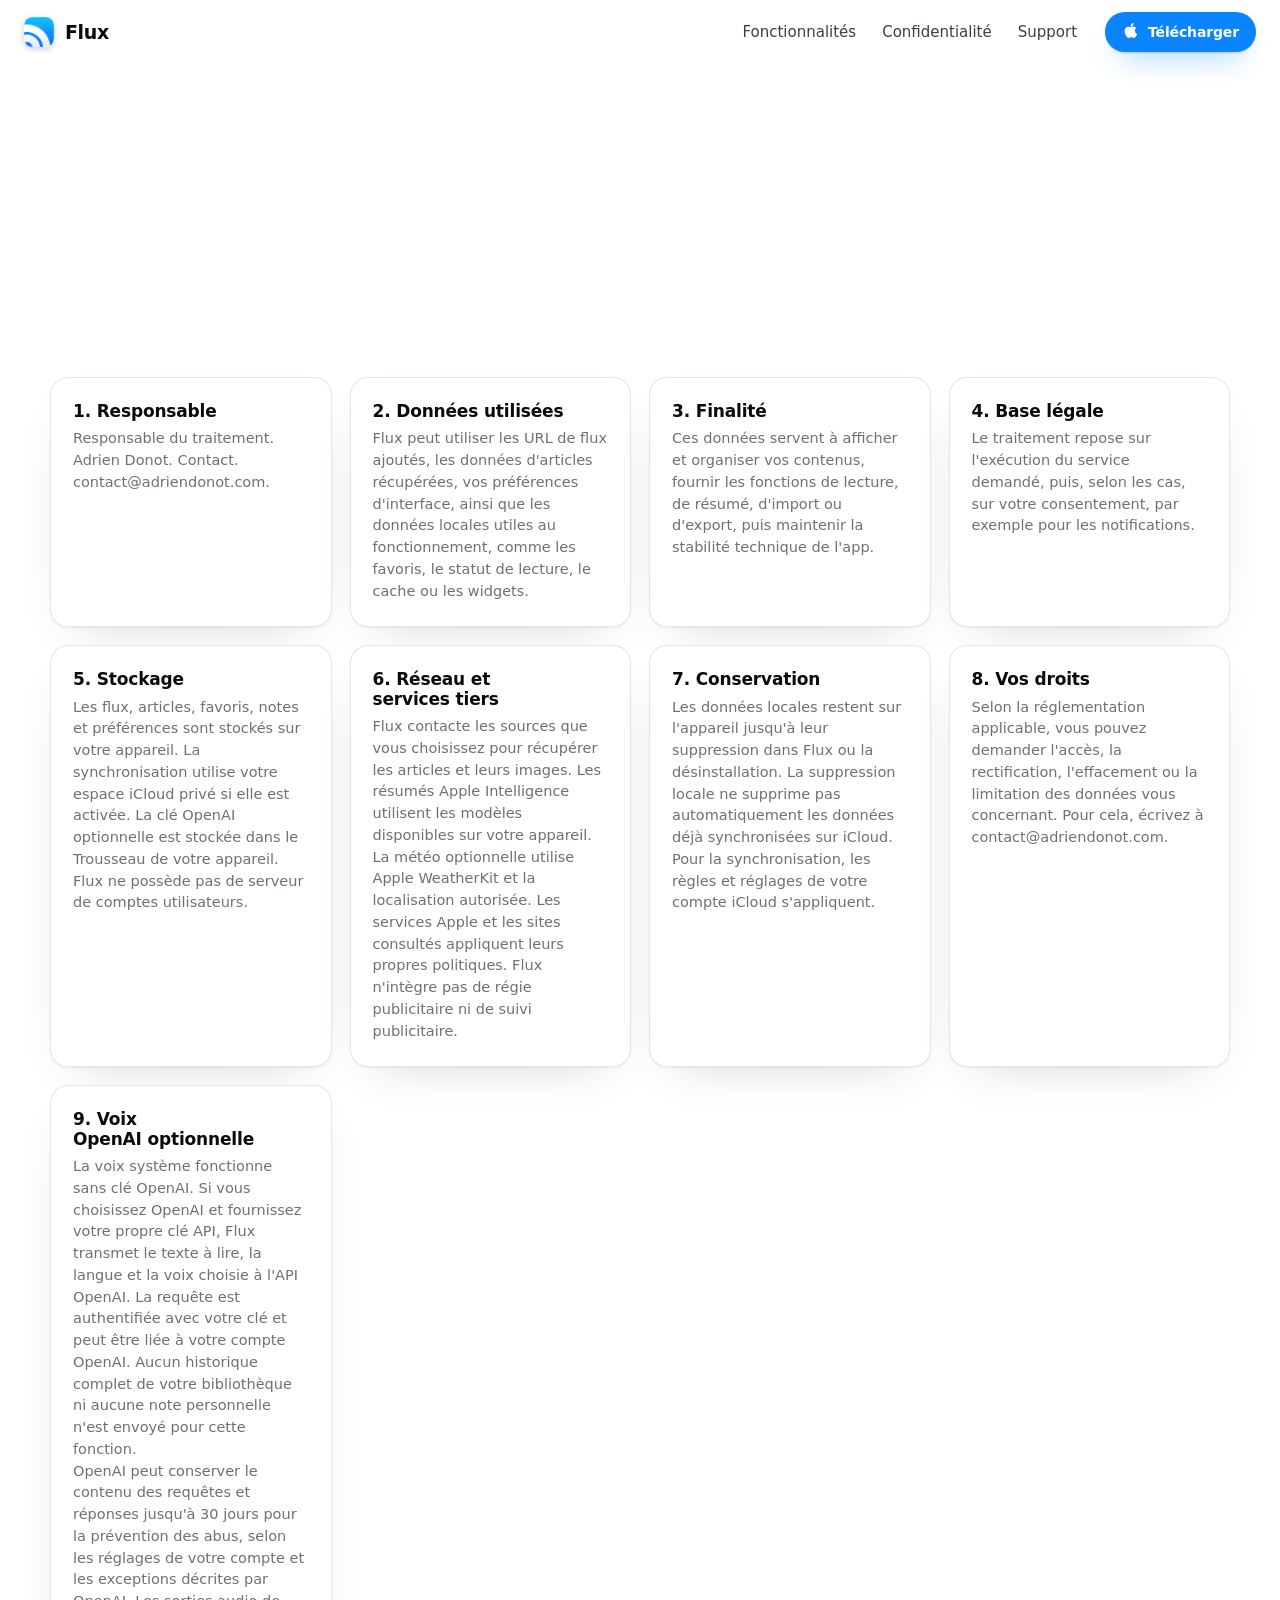
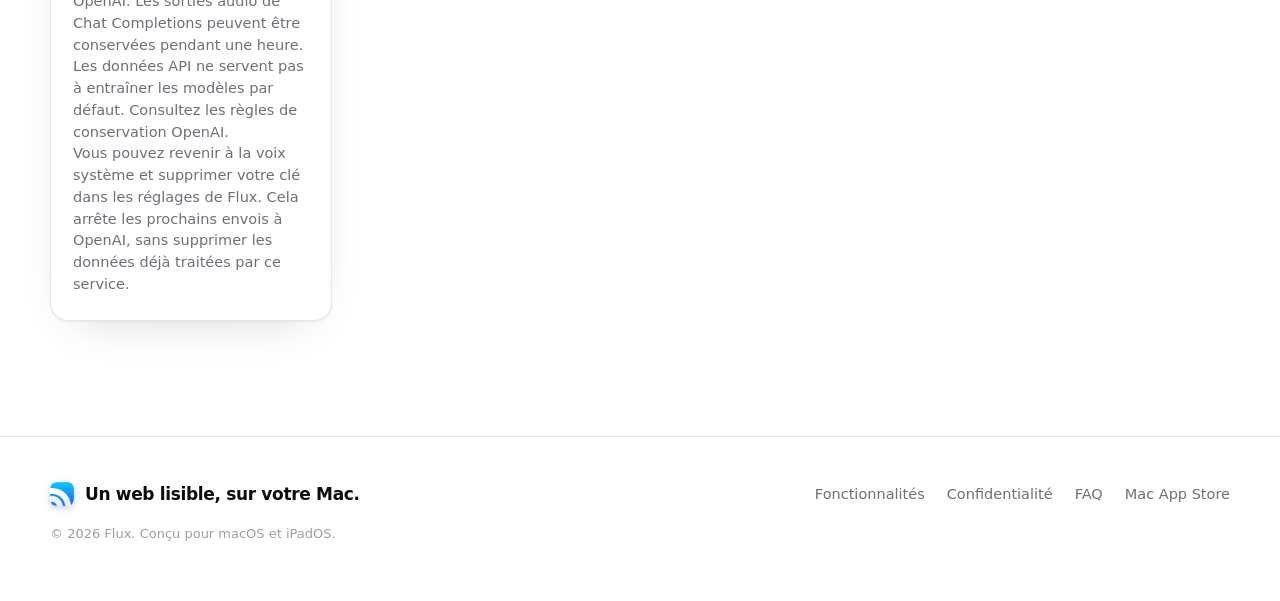
==== commit 3d3adac4: "Update Flux support and optional OpenAI narration privacy disclosure" ====
--- a/web/privacy-policy.html
+++ b/web/privacy-policy.html
@@ -21,7 +21,7 @@
       <nav class="topnav" aria-label="Navigation">
         <a href="index.html#fonctionnalites">Fonctionnalités</a>
         <a href="index.html#confidentialite">Confidentialité</a>
-        <a href="index.html#faq">FAQ</a>
+        <a href="support.html">Support</a>
       </nav>
       <a class="btn btn-primary btn-sm" href="https://apps.apple.com/fr/app/flux-smart-rss-reader/id6752223666" target="_blank" rel="noreferrer">
         <svg class="apple" viewBox="0 0 384 512" fill="currentColor" aria-hidden="true"><path d="M318.7 268c-.2-36.7 16.4-64.4 50-84.8-18.8-26.9-47.2-41.7-84.7-44.6-35.5-2.8-74.3 20.7-88.5 20.7-15 0-49.4-19.7-76.4-19.7C63.3 141 16 184.4 16 273.5q0 39.4 14.4 81.2c12.8 36.7 59 126.7 107.2 125.2 25.2-.6 43-17.9 75.8-17.9 31.8 0 48.3 17.9 76.4 17.9 48.6-.7 90.4-82.5 102.6-119.3-65.2-30.7-61.7-90-61.7-91.6zm-56.6-164.2c27.3-32.4 24.8-61.9 24-72.5-24.1 1.4-52 16.4-67.9 34.9-17.5 19.8-27.8 44.3-25.6 71.9 26.1 2 49.9-11.4 69.5-34.3z"/></svg>
@@ -37,7 +37,7 @@
           <span class="hero-eyebrow-pill"><i class="dot"></i><span>Confidentialité</span></span>
           <h1>Flux traite ce qui est nécessaire pour faire tourner l'app.</h1>
           <p class="lead">La plupart des données restent locales sur votre appareil. Cette page résume ce que Flux utilise, pourquoi, et combien de temps.</p>
-          <div class="hero-note"><span>Dernière mise à jour. 26 février 2026.</span></div>
+          <div class="hero-note"><span>Dernière mise à jour. 10 octobre 2026.</span></div>
         </div>
       </div>
     </section>
@@ -62,19 +62,25 @@
         </article>
         <article class="mini">
           <h3>5. Stockage</h3>
-          <p>Les données sont principalement stockées localement sur votre appareil. Flux ne demande pas la création d'un compte utilisateur pour fonctionner.</p>
+          <p>Les flux, articles, favoris, notes et préférences sont stockés sur votre appareil. La synchronisation utilise votre espace iCloud privé si elle est activée. La clé OpenAI optionnelle est stockée dans le Trousseau de votre appareil. Flux ne possède pas de serveur de comptes utilisateurs.</p>
         </article>
         <article class="mini">
           <h3>6. Réseau et services tiers</h3>
-          <p>Flux contacte les sites et flux que vous choisissez pour récupérer leurs contenus. Si vous utilisez le partage vers des services externes, leurs propres politiques s'appliquent. Flux n'intègre pas de régie publicitaire tierce par défaut.</p>
+          <p>Flux contacte les sources que vous choisissez pour récupérer les articles et leurs images. Les résumés Apple Intelligence utilisent les modèles disponibles sur votre appareil. La météo optionnelle utilise Apple WeatherKit et la localisation autorisée. Les services Apple et les sites consultés appliquent leurs propres politiques. Flux n'intègre pas de régie publicitaire ni de suivi publicitaire.</p>
         </article>
         <article class="mini">
           <h3>7. Conservation</h3>
-          <p>Les données restent locales tant que vous utilisez l'app, ou jusqu'à leur suppression manuelle depuis l'app ou par désinstallation.</p>
+          <p>Les données locales restent sur l'appareil jusqu'à leur suppression dans Flux ou la désinstallation. La suppression locale ne supprime pas automatiquement les données déjà synchronisées sur iCloud. Pour la synchronisation, les règles et réglages de votre compte iCloud s'appliquent.</p>
         </article>
         <article class="mini">
           <h3>8. Vos droits</h3>
           <p>Selon la réglementation applicable, vous pouvez demander l'accès, la rectification, l'effacement ou la limitation des données vous concernant. Pour cela, écrivez à contact@adriendonot.com.</p>
+        </article>
+        <article class="mini">
+          <h3>9. Voix OpenAI optionnelle</h3>
+          <p>La voix système fonctionne sans clé OpenAI. Si vous choisissez OpenAI et fournissez votre propre clé API, Flux transmet le texte à lire, la langue et la voix choisie à l'API OpenAI. La requête est authentifiée avec votre clé et peut être liée à votre compte OpenAI. Aucun historique complet de votre bibliothèque ni aucune note personnelle n'est envoyé pour cette fonction.</p>
+          <p>OpenAI peut conserver le contenu des requêtes et réponses jusqu'à 30 jours pour la prévention des abus, selon les réglages de votre compte et les exceptions décrites par OpenAI. Les sorties audio de Chat Completions peuvent être conservées pendant une heure. Les données API ne servent pas à entraîner les modèles par défaut. Consultez les <a href="https://developers.openai.com/api/docs/guides/your-data/">règles de conservation OpenAI</a>.</p>
+          <p>Vous pouvez revenir à la voix système et supprimer votre clé dans les réglages de Flux. Cela arrête les prochains envois à OpenAI, sans supprimer les données déjà traitées par ce service.</p>
         </article>
       </div>
     </section>
